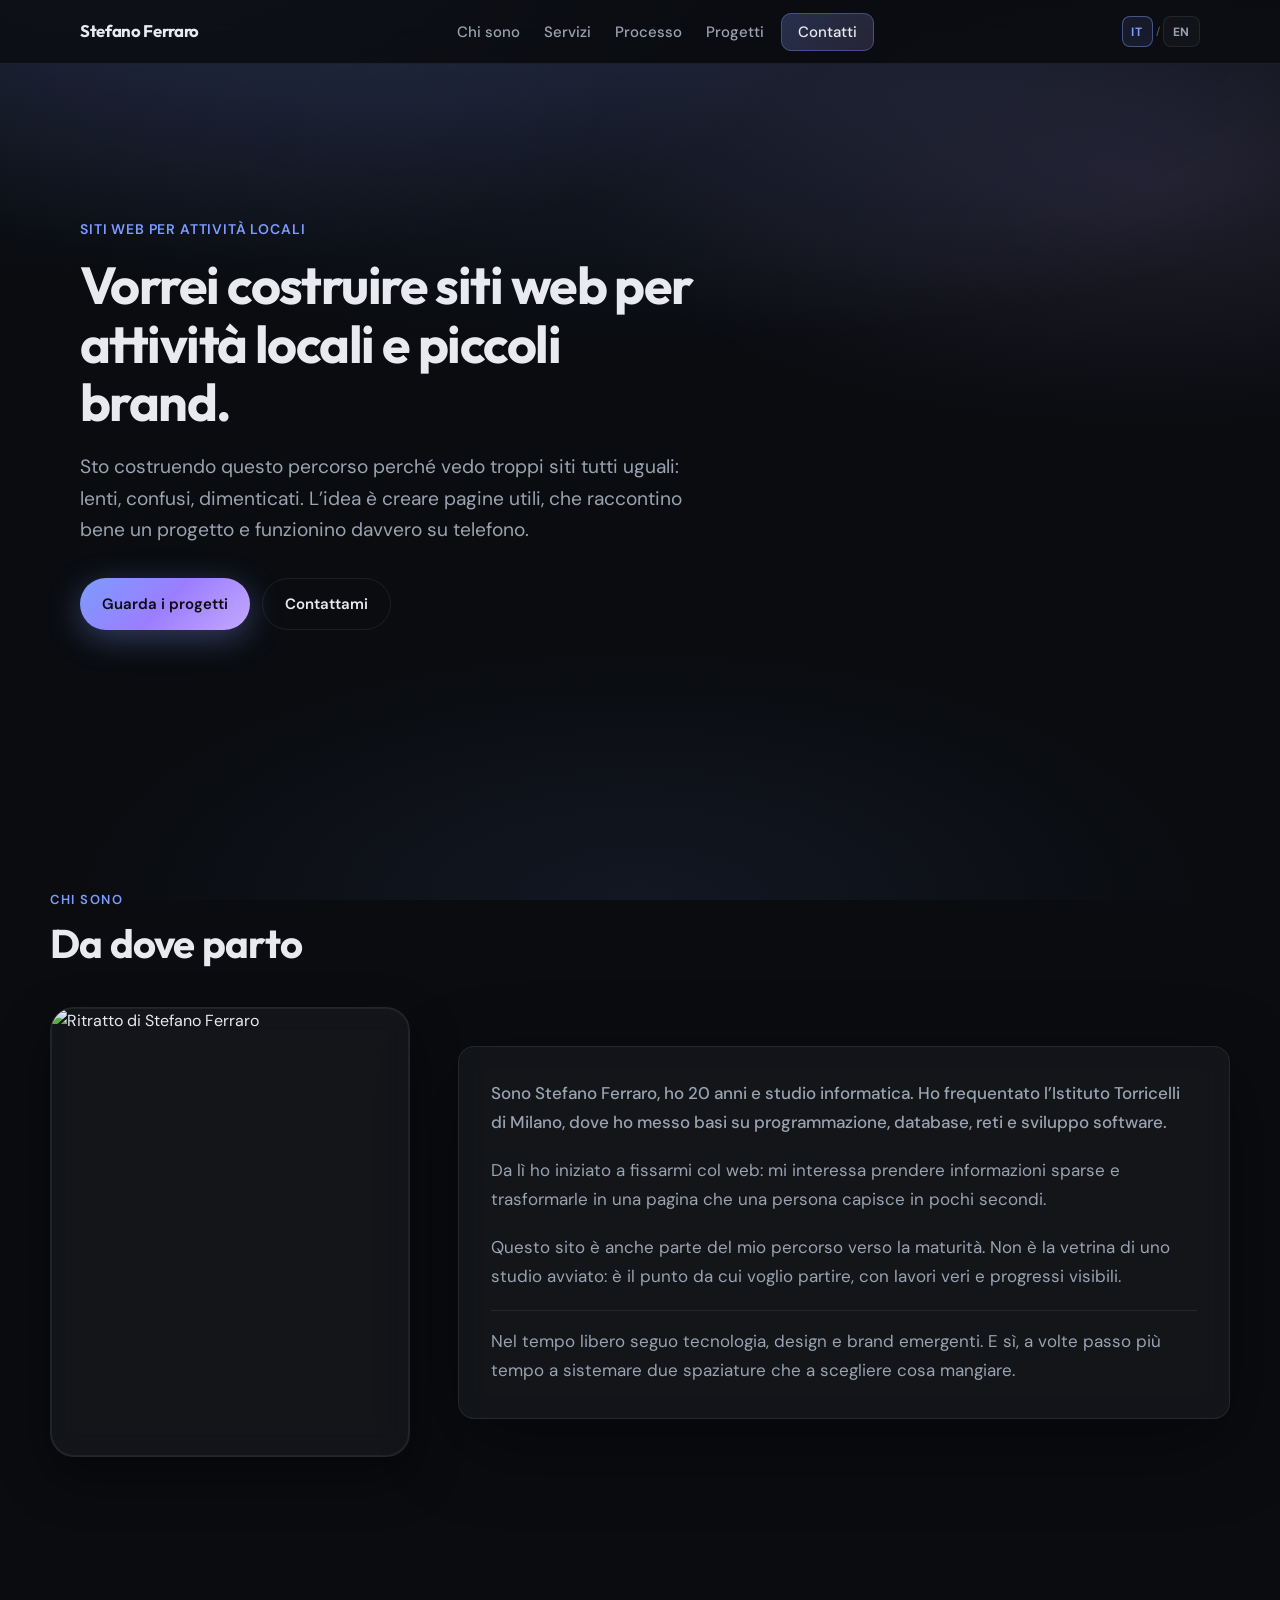
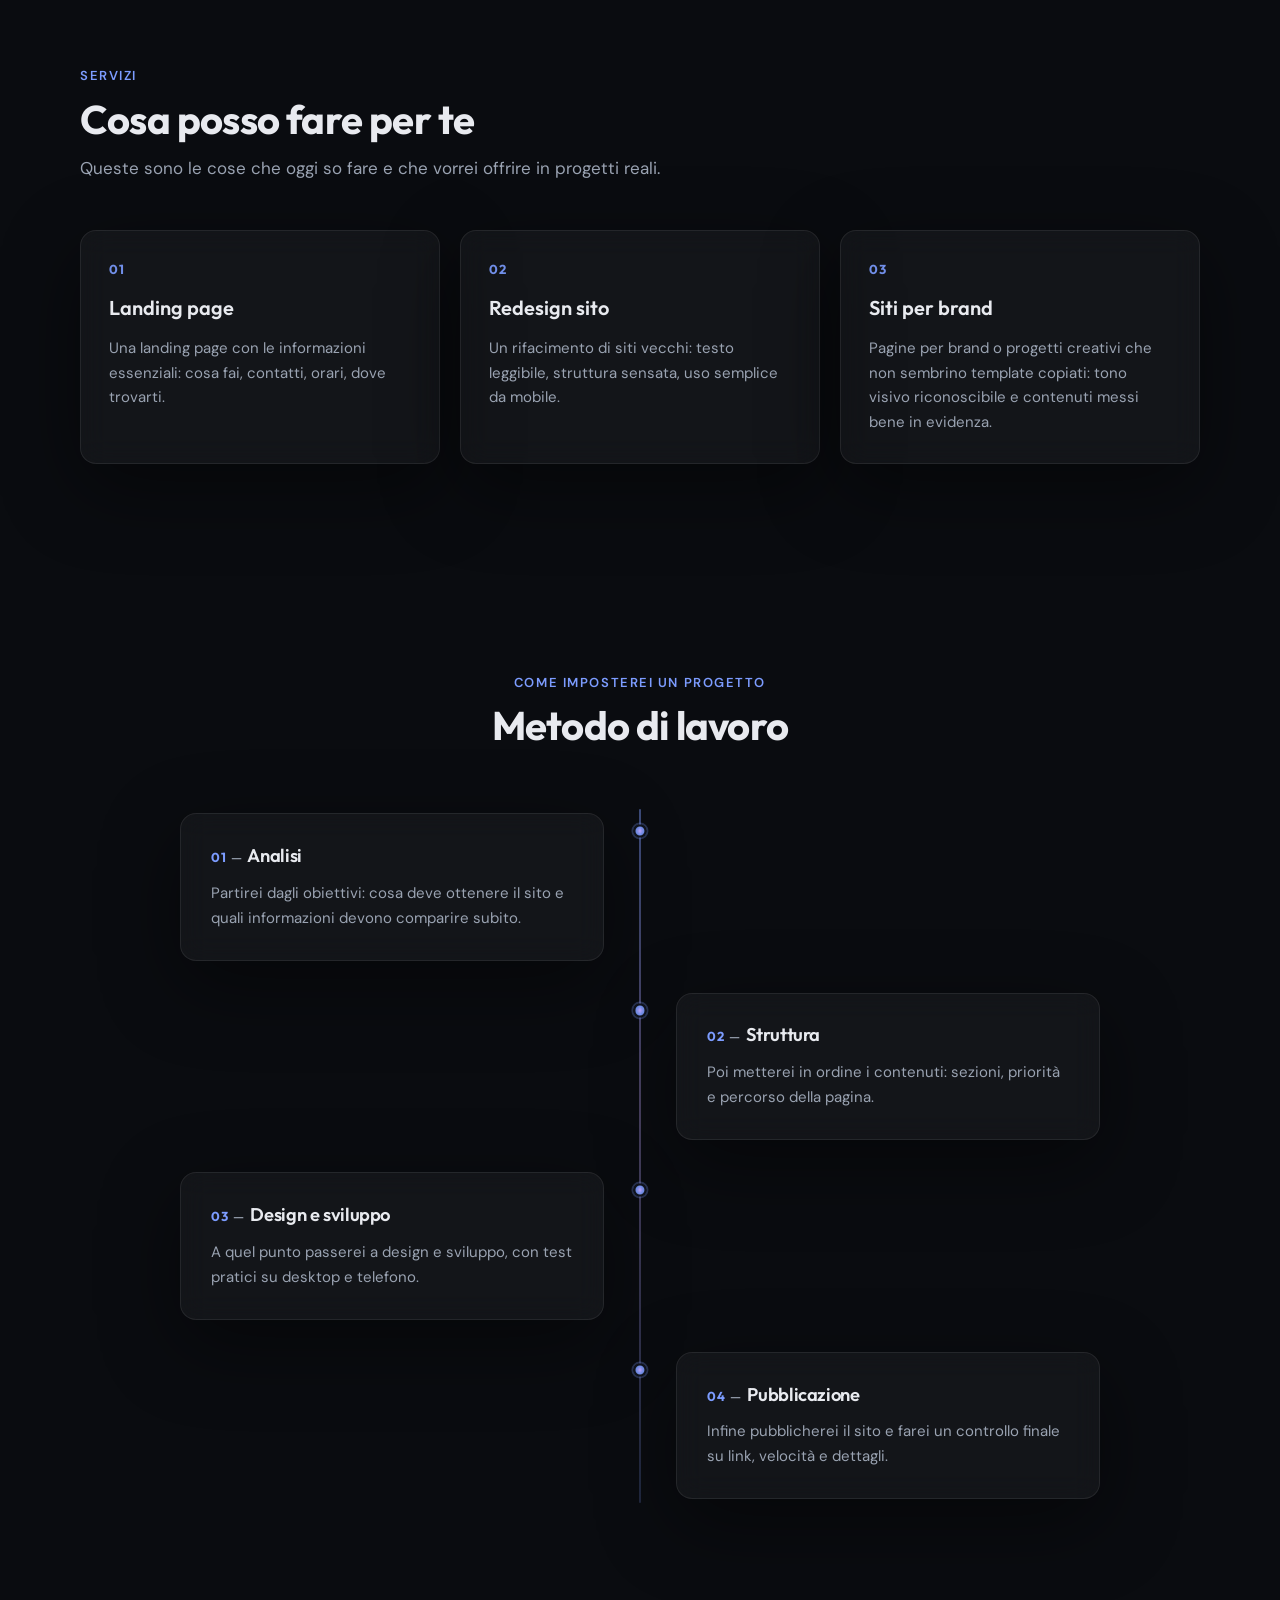
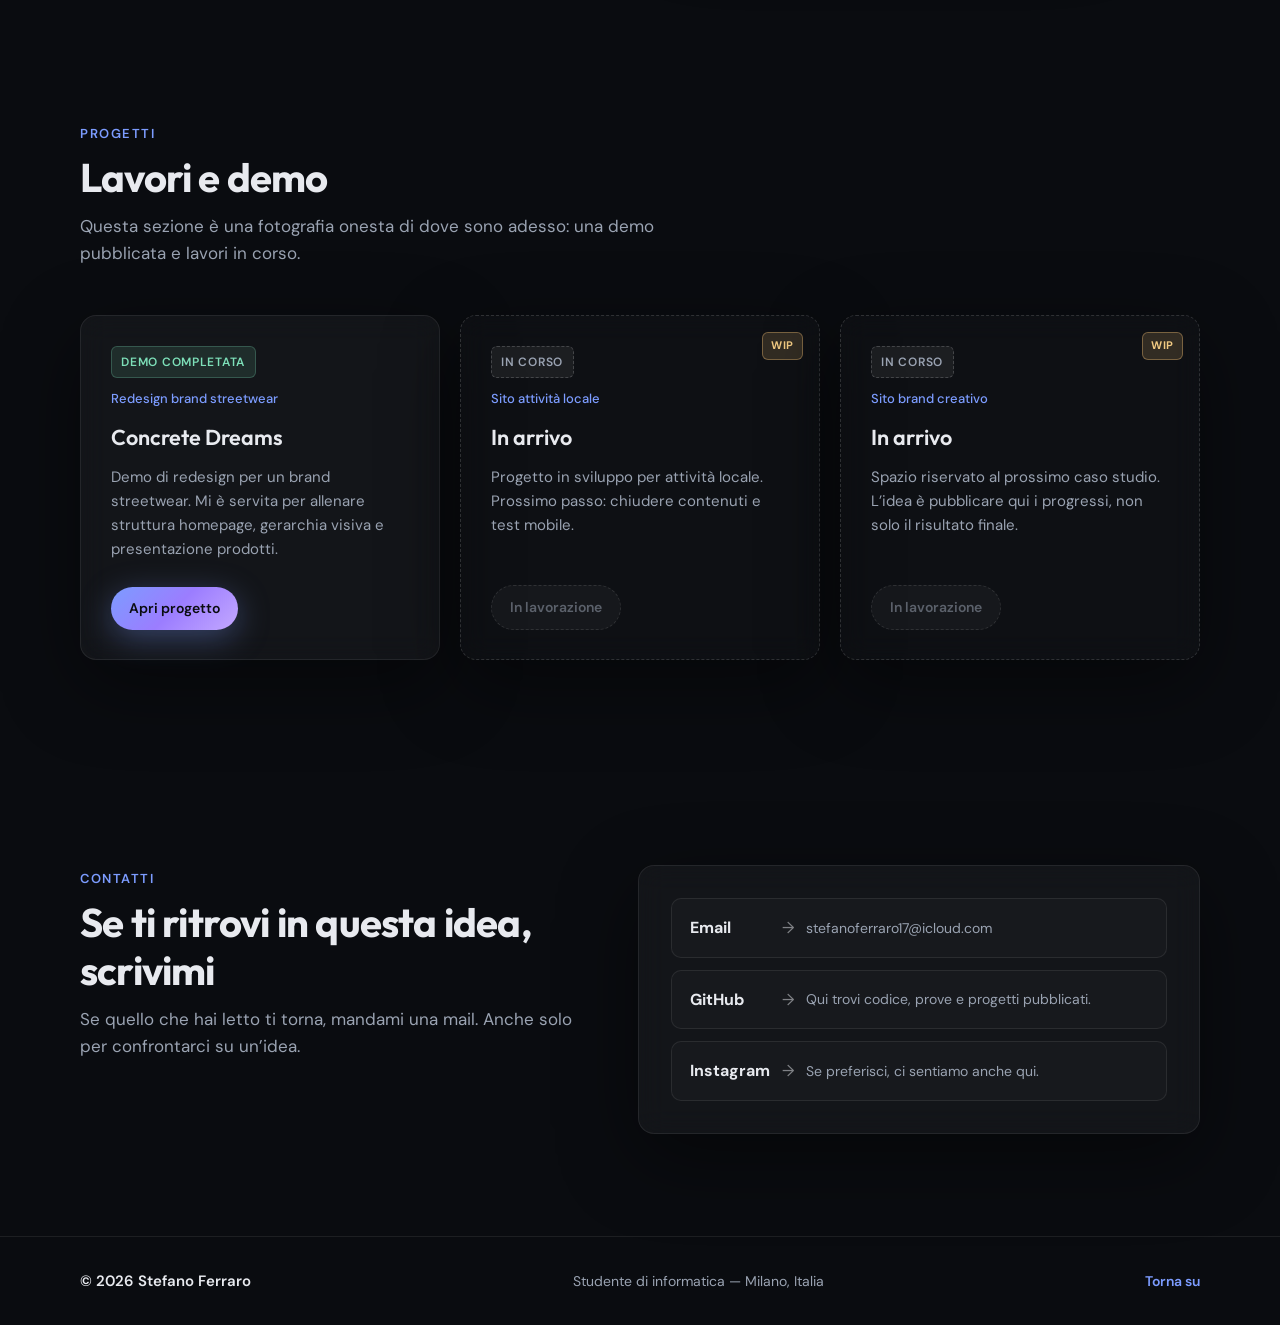
==== esame/index.html @ 65d82c5d "Created exam website template" ====
<!DOCTYPE html>
<html lang="it">
  <head>
    <meta charset="UTF-8" />
    <meta name="viewport" content="width=device-width, initial-scale=1.0" />
    <meta
      name="description"
      content="Stefano Ferraro — studente di informatica. Qui raccolgo i siti che sto costruendo per attività locali, brand e progetti creativi."
    />
    <title>Stefano Ferraro | Web Design &amp; Sviluppo</title>
    <link rel="preconnect" href="https://fonts.googleapis.com" />
    <link rel="preconnect" href="https://fonts.gstatic.com" crossorigin />
    <link
      href="https://fonts.googleapis.com/css2?family=DM+Sans:ital,opsz,wght@0,9..40,400;0,9..40,500;0,9..40,600;0,9..40,700;1,9..40,400&family=Outfit:wght@400;500;600;700&display=swap"
      rel="stylesheet"
    />
    <link rel="stylesheet" href="style.css" />
  </head>
  <body>
    <a class="skip-link" href="#main" data-i18n="skip.content">Vai al contenuto</a>
    <!-- id="top" must stay at document start so "Torna su" (#top) scrolls to page top reliably -->
    <div id="top" class="anchor-top"></div>

    <header class="site-header">
      <nav class="nav" data-i18n-aria-label="nav.main">
        <a class="nav__logo" href="#top">Stefano Ferraro</a>
        <ul class="nav__menu" id="nav-menu">
          <li><a class="nav__link" href="#about" data-i18n="nav.about">Chi sono</a></li>
          <li><a class="nav__link" href="#services" data-i18n="nav.services">Servizi</a></li>
          <li><a class="nav__link" href="#process" data-i18n="nav.process">Processo</a></li>
          <li><a class="nav__link" href="#projects" data-i18n="nav.projects">Progetti</a></li>
          <li><a class="nav__link nav__link--cta" href="#contact" data-i18n="nav.contact">Contatti</a></li>
        </ul>
        <div class="nav__tail">
          <div class="nav__lang" role="group" data-i18n-aria-label="nav.lang">
            <button type="button" class="nav__lang-btn is-active" data-lang="it" aria-pressed="true">
              IT
            </button>
            <span class="nav__lang-sep" aria-hidden="true">/</span>
            <button type="button" class="nav__lang-btn" data-lang="en" aria-pressed="false">EN</button>
          </div>
          <button
            class="nav__toggle"
            type="button"
            aria-expanded="false"
            aria-controls="nav-menu"
            aria-label="Apri menu"
          >
            <span class="nav__toggle-bar" aria-hidden="true"></span>
            <span class="nav__toggle-bar" aria-hidden="true"></span>
            <span class="nav__toggle-bar" aria-hidden="true"></span>
          </button>
        </div>
      </nav>
    </header>

    <main id="main">
      <section class="hero section" aria-labelledby="hero-title">
        <div class="hero__bg" aria-hidden="true"></div>
        <div class="container hero__inner">
          <p class="hero__eyebrow reveal" data-reveal data-i18n="hero.eyebrow">
            Siti web per attività locali
          </p>
          <h1 id="hero-title" class="hero__title reveal" data-reveal data-i18n="hero.title">
            Vorrei costruire siti web per attività locali e piccoli brand.
          </h1>
          <p class="hero__subtitle reveal" data-reveal data-i18n="hero.subtitle">
            Sto costruendo questo percorso perché vedo troppi siti tutti uguali: lenti, confusi,
            dimenticati. L’idea è creare pagine utili, che raccontino bene un progetto e funzionino
            davvero su telefono.
          </p>
          <div class="hero__actions reveal" data-reveal>
            <a class="btn btn--primary" href="#projects" data-i18n="hero.cta.projects"
              >Guarda i progetti</a
            >
            <a class="btn btn--ghost" href="#contact" data-i18n="hero.cta.contact">Contattami</a>
          </div>
        </div>
      </section>

      <section class="section about" id="about" aria-labelledby="about-title">
        <div class="container">
          <div class="section__head reveal" data-reveal>
            <span class="section__label" data-i18n="about.label">Chi sono</span>
            <h2 id="about-title" class="section__title" data-i18n="about.title">
              Da dove parto
            </h2>
          </div>
          <div class="about__grid about-grid">
            <!--
              IMPORTANTE: sostituisci assets/stefano-profile.jpg con la tua foto reale (stesso percorso o aggiorna src).
              Dimensioni consigliate: almeno 800×1000 px, formato JPG o WebP, ritratto.
            -->
            <div class="glass-card about__photo profile-card about-photo reveal" data-reveal>
              <img
                src="assets/stefano-profile.jpg"
                alt="Ritratto di Stefano Ferraro"
                width="640"
                height="800"
                loading="lazy"
                decoding="async"
                data-i18n-alt="about.alt"
              />
            </div>
            <div class="about__text-col reveal" data-reveal>
              <div class="glass-card about__copy">
                <p class="about__lead" data-i18n="about.p1">
                  Sono Stefano Ferraro, ho 20 anni e studio informatica. Ho frequentato l’Istituto
                  Torricelli di Milano, dove ho messo basi su programmazione, database, reti e
                  sviluppo software.
                </p>
                <p data-i18n="about.p2">
                  Da lì ho iniziato a fissarmi col web: mi interessa prendere informazioni sparse e
                  trasformarle in una pagina che una persona capisce in pochi secondi.
                </p>
                <p data-i18n="about.p3">
                  Questo sito è anche parte del mio percorso verso la maturità. Non è la vetrina di
                  uno studio avviato: è il punto da cui voglio partire, con lavori veri e progressi
                  visibili.
                </p>
                <p class="about__closing" data-i18n="about.p4">
                  Nel tempo libero seguo tecnologia, design e brand emergenti. E sì, a volte passo
                  più tempo a sistemare due spaziature che a scegliere cosa mangiare.
                </p>
              </div>
            </div>
          </div>
        </div>
      </section>

      <section class="section services" id="services" aria-labelledby="services-title">
        <div class="container">
          <div class="section__head reveal" data-reveal>
            <span class="section__label" data-i18n="services.label">Servizi</span>
            <h2 id="services-title" class="section__title" data-i18n="services.title">
              Cosa posso fare per te
            </h2>
            <p class="section__lead" data-i18n="services.lead">
              Queste sono le cose che oggi so fare e che vorrei offrire in progetti reali.
            </p>
          </div>
          <div class="services__grid">
            <article class="glass-card service-card reveal" data-reveal>
              <div class="service-card__icon" aria-hidden="true">01</div>
              <h3 class="service-card__title" data-i18n="services.1.title">Landing page</h3>
              <p class="service-card__text" data-i18n="services.1.text">
                Una landing page con le informazioni essenziali: cosa fai, contatti, orari, dove
                trovarti.
              </p>
            </article>
            <article class="glass-card service-card reveal" data-reveal>
              <div class="service-card__icon" aria-hidden="true">02</div>
              <h3 class="service-card__title" data-i18n="services.2.title">Redesign sito</h3>
              <p class="service-card__text" data-i18n="services.2.text">
                Un rifacimento di siti vecchi: testo leggibile, struttura sensata, uso semplice da
                mobile.
              </p>
            </article>
            <article class="glass-card service-card reveal" data-reveal>
              <div class="service-card__icon" aria-hidden="true">03</div>
              <h3 class="service-card__title" data-i18n="services.3.title">Siti per brand</h3>
              <p class="service-card__text" data-i18n="services.3.text">
                Pagine per brand o progetti creativi che non sembrino template copiati: tono visivo
                riconoscibile e contenuti messi bene in evidenza.
              </p>
            </article>
          </div>
        </div>
      </section>

      <section class="section process" id="process" aria-labelledby="process-title">
        <div class="container container--narrow">
          <div class="section__head reveal section__head--center" data-reveal>
            <span class="section__label" data-i18n="process.label">Come imposterei un progetto</span>
            <h2 id="process-title" class="section__title" data-i18n="process.title">
              Metodo di lavoro
            </h2>
          </div>
          <ol class="process__timeline">
            <li class="process-step process-step--odd reveal" data-reveal>
              <article class="glass-card process-card">
                <h3 class="process-card__heading">
                  <span class="process-card__num">01</span>
                  <span class="process-card__title" data-i18n="process.s1.title">Analisi</span>
                </h3>
                <p class="process-card__text" data-i18n="process.s1.text">
                  Partirei dagli obiettivi: cosa deve ottenere il sito e quali informazioni devono
                  comparire subito.
                </p>
              </article>
            </li>
            <li class="process-step process-step--even reveal" data-reveal>
              <article class="glass-card process-card">
                <h3 class="process-card__heading">
                  <span class="process-card__num">02</span>
                  <span class="process-card__title" data-i18n="process.s2.title">Struttura</span>
                </h3>
                <p class="process-card__text" data-i18n="process.s2.text">
                  Poi metterei in ordine i contenuti: sezioni, priorità e percorso della pagina.
                </p>
              </article>
            </li>
            <li class="process-step process-step--odd reveal" data-reveal>
              <article class="glass-card process-card">
                <h3 class="process-card__heading">
                  <span class="process-card__num">03</span>
                  <span class="process-card__title" data-i18n="process.s3.title"
                    >Design e sviluppo</span
                  >
                </h3>
                <p class="process-card__text" data-i18n="process.s3.text">
                  A quel punto passerei a design e sviluppo, con test pratici su desktop e telefono.
                </p>
              </article>
            </li>
            <li class="process-step process-step--even reveal" data-reveal>
              <article class="glass-card process-card">
                <h3 class="process-card__heading">
                  <span class="process-card__num">04</span>
                  <span class="process-card__title" data-i18n="process.s4.title"
                    >Pubblicazione</span
                  >
                </h3>
                <p class="process-card__text" data-i18n="process.s4.text">
                  Infine pubblicherei il sito e farei un controllo finale su link, velocità e
                  dettagli.
                </p>
              </article>
            </li>
          </ol>
        </div>
      </section>

      <section class="section projects" id="projects" aria-labelledby="projects-title">
        <div class="container">
          <div class="section__head reveal" data-reveal>
            <span class="section__label" data-i18n="projects.label">Progetti</span>
            <h2 id="projects-title" class="section__title" data-i18n="projects.title">
              Lavori e demo
            </h2>
            <p class="section__lead" data-i18n="projects.lead">
              Questa sezione è una fotografia onesta di dove sono adesso: una demo pubblicata e
              lavori in corso.
            </p>
          </div>
          <div class="projects__grid">
            <article class="glass-card project-card project-card--done reveal" data-reveal>
              <span
                class="project-card__status project-card__status--done"
                data-i18n="projects.status.done"
                >Demo completata</span
              >
              <p class="project-card__category" data-i18n="projects.1.cat">
                Redesign brand streetwear
              </p>
              <h3 class="project-card__title">Concrete Dreams</h3>
              <p class="project-card__desc" data-i18n="projects.1.desc">
                Demo di redesign per un brand streetwear. Mi è servita per allenare struttura
                homepage, gerarchia visiva e presentazione prodotti.
              </p>
              <a
                class="btn btn--primary btn--sm"
                href="https://stefano-ferraro.github.io/ConcreteDreams/"
                target="_blank"
                rel="noopener noreferrer"
                data-i18n="projects.1.cta"
                >Apri progetto</a
              >
            </article>
            <article class="glass-card project-card project-card--wip reveal" data-reveal>
              <span
                class="project-card__badge"
                data-i18n="projects.wip.badge"
                data-i18n-aria-label="projects.status.wip"
                >WIP</span
              >
              <span
                class="project-card__status project-card__status--wip"
                data-i18n="projects.status.wip"
                >In corso</span
              >
              <p class="project-card__category" data-i18n="projects.2.cat">
                Sito attività locale
              </p>
              <h3 class="project-card__title" data-i18n="projects.2.title">In arrivo</h3>
              <p class="project-card__desc" data-i18n="projects.2.desc">
                Progetto in sviluppo per attività locale. Prossimo passo: chiudere contenuti e test
                mobile.
              </p>
              <span class="btn btn--disabled btn--sm" role="button" aria-disabled="true" data-i18n="projects.2.btn">In lavorazione</span>
            </article>
            <article class="glass-card project-card project-card--wip reveal" data-reveal>
              <span
                class="project-card__badge"
                data-i18n="projects.wip.badge"
                data-i18n-aria-label="projects.status.wip"
                >WIP</span
              >
              <span
                class="project-card__status project-card__status--wip"
                data-i18n="projects.status.wip"
                >In corso</span
              >
              <p class="project-card__category" data-i18n="projects.3.cat">
                Sito brand creativo
              </p>
              <h3 class="project-card__title" data-i18n="projects.3.title">In arrivo</h3>
              <p class="project-card__desc" data-i18n="projects.3.desc">
                Spazio riservato al prossimo caso studio. L’idea è pubblicare qui i progressi, non
                solo il risultato finale.
              </p>
              <span class="btn btn--disabled btn--sm" role="button" aria-disabled="true" data-i18n="projects.3.btn">In lavorazione</span>
            </article>
          </div>
        </div>
      </section>

      <section class="section contact" id="contact" aria-labelledby="contact-title">
        <div class="container">
          <div class="contact__layout">
            <div class="section__head reveal" data-reveal>
              <span class="section__label" data-i18n="contact.label">Contatti</span>
              <h2 id="contact-title" class="section__title" data-i18n="contact.title">
                Se ti ritrovi in questa idea, scrivimi
              </h2>
              <p class="section__lead" data-i18n="contact.lead">
                Se quello che hai letto ti torna, mandami una mail. Anche solo per confrontarci su
                un’idea.
              </p>
            </div>
            <div class="glass-card contact__card contact-inner reveal" data-reveal>
              <div class="contact__actions">
                <a class="contact-btn contact-link" href="mailto:hello@stefanoferraro.it">
                  <span class="contact-btn__label contact-link-title">Email</span>
                  <span class="contact-btn__arrow contact-link-arrow" aria-hidden="true">→</span>
                  <span class="contact-btn__hint contact-link-text">stefanoferraro17@icloud.com</span>
                </a>
                <a
                  class="contact-btn contact-link"
                  href="https://github.com/stefano-ferraro"
                  target="_blank"
                  rel="noopener noreferrer"
                >
                  <span class="contact-btn__label contact-link-title">GitHub</span>
                  <span class="contact-btn__arrow contact-link-arrow" aria-hidden="true">→</span>
                  <span
                    class="contact-btn__hint contact-link-text"
                    data-i18n="contact.github.hint"
                    >Qui trovi codice, prove e progetti pubblicati.</span
                  >
                </a>
                <a
                  class="contact-btn contact-link"
                  href="https://www.instagram.com/stefanoferraroo"
                  target="_blank"
                  rel="noopener noreferrer"
                >
                  <span class="contact-btn__label contact-link-title">Instagram</span>
                  <span class="contact-btn__arrow contact-link-arrow" aria-hidden="true">→</span>
                  <span
                    class="contact-btn__hint contact-link-text"
                    data-i18n="contact.instagram.hint"
                    >Se preferisci, ci sentiamo anche qui.</span
                  >
                </a>
              </div>
            </div>
          </div>
        </div>
      </section>
    </main>

    <footer class="footer">
      <div class="container footer__inner">
        <p class="footer__brand">© <span id="year"></span> Stefano Ferraro</p>
        <p class="footer__tag" data-i18n="footer.tag">Studente di informatica — Milano, Italia</p>
        <a class="footer__top" href="#top" data-i18n="footer.top">Torna su</a>
      </div>
    </footer>

    <script src="script.js"></script>
  </body>
</html>
---- esame/style.css ----
/* --------------------------------------------------------------------------
   Stefano Ferraro — Portfolio
   Mobile-first, dark theme, glass cards
   -------------------------------------------------------------------------- */

:root {
  --bg-deep: #0a0c10;
  --bg-elevated: #12151c;
  --text: #e8eaef;
  --text-muted: #9aa3b2;
  --accent: #7c9cff;
  --accent-soft: rgba(124, 156, 255, 0.35);
  --accent-2: #c4a8ff;
  --glass-border: rgba(255, 255, 255, 0.08);
  --glass-bg: rgba(255, 255, 255, 0.04);
  --glass-shadow: 0 24px 80px rgba(0, 0, 0, 0.45);
  --radius: 1rem;
  --radius-sm: 0.625rem;
  --font-sans: "DM Sans", system-ui, sans-serif;
  --font-display: "Outfit", var(--font-sans);
  --header-h: 4rem;
  --ease-out: cubic-bezier(0.22, 1, 0.36, 1);
}

*,
*::before,
*::after {
  box-sizing: border-box;
}

html {
  scroll-behavior: smooth;
}

@media (prefers-reduced-motion: reduce) {
  html {
    scroll-behavior: auto;
  }
}

body {
  margin: 0;
  font-family: var(--font-sans);
  font-size: 1rem;
  line-height: 1.6;
  color: var(--text);
  background: var(--bg-deep);
  overflow-x: hidden;
}

body::before {
  content: "";
  position: fixed;
  inset: 0;
  z-index: -2;
  background:
    radial-gradient(ellipse 120% 80% at 10% -10%, rgba(124, 156, 255, 0.18), transparent 50%),
    radial-gradient(ellipse 100% 60% at 90% 20%, rgba(196, 168, 255, 0.12), transparent 45%),
    radial-gradient(ellipse 80% 50% at 50% 100%, rgba(124, 156, 255, 0.08), transparent 55%),
    var(--bg-deep);
  pointer-events: none;
}

img {
  max-width: 100%;
  height: auto;
  display: block;
}

a {
  color: inherit;
  text-decoration: none;
}

a:focus-visible,
button:focus-visible {
  outline: 2px solid var(--accent);
  outline-offset: 3px;
}

.skip-link {
  position: absolute;
  left: -9999px;
  top: 0;
  z-index: 1000;
  padding: 0.75rem 1rem;
  background: var(--accent);
  color: var(--bg-deep);
  font-weight: 600;
  border-radius: var(--radius-sm);
}

.skip-link:focus {
  left: 1rem;
  top: 1rem;
}

/* Scroll target: must be first in page flow so #top aligns with document start */
.anchor-top {
  height: 0;
  overflow: hidden;
  scroll-margin-top: 0;
}

.container {
  width: min(1120px, 100% - 2rem);
  margin-inline: auto;
}

.container--narrow {
  width: min(920px, 100% - 2rem);
  margin-inline: auto;
}

.section {
  padding-block: clamp(3.5rem, 8vw, 6.5rem);
}

.section__head {
  max-width: 38rem;
  margin-bottom: clamp(2rem, 5vw, 3rem);
}

.section__head--center {
  margin-left: auto;
  margin-right: auto;
  text-align: center;
}

.section__label {
  display: inline-block;
  font-size: 0.8125rem;
  font-weight: 600;
  letter-spacing: 0.12em;
  text-transform: uppercase;
  color: var(--accent);
  margin-bottom: 0.5rem;
}

.section__title {
  font-family: var(--font-display);
  font-size: clamp(1.75rem, 4vw, 2.5rem);
  font-weight: 700;
  line-height: 1.2;
  margin: 0 0 0.75rem;
  letter-spacing: -0.02em;
}

.section__lead {
  margin: 0;
  color: var(--text-muted);
  font-size: 1.0625rem;
}

/* Header & nav */

.site-header {
  position: sticky;
  top: 0;
  z-index: 100;
  height: var(--header-h);
  display: flex;
  align-items: center;
  background: rgba(10, 12, 16, 0.72);
  backdrop-filter: blur(16px);
  -webkit-backdrop-filter: blur(16px);
  border-bottom: 1px solid var(--glass-border);
}

.nav {
  width: min(1120px, 100% - 2rem);
  margin-inline: auto;
  display: grid;
  grid-template-columns: auto 1fr auto;
  align-items: center;
  gap: 0.75rem 1.25rem;
  position: relative;
}

.nav__tail {
  display: flex;
  align-items: center;
  gap: 0.6rem;
  justify-self: end;
}

.nav__lang {
  display: inline-flex;
  align-items: center;
  gap: 0.2rem;
}

.nav__lang-btn {
  font-family: inherit;
  font-size: 0.75rem;
  font-weight: 700;
  letter-spacing: 0.06em;
  padding: 0.4rem 0.55rem;
  border-radius: 8px;
  border: 1px solid var(--glass-border);
  background: rgba(255, 255, 255, 0.03);
  color: var(--text-muted);
  cursor: pointer;
  transition:
    border-color 0.2s,
    color 0.2s,
    background 0.2s;
}

.nav__lang-btn:hover {
  color: var(--text);
  border-color: rgba(255, 255, 255, 0.2);
}

.nav__lang-btn.is-active {
  color: var(--accent);
  border-color: rgba(124, 156, 255, 0.45);
  background: rgba(124, 156, 255, 0.1);
}

.nav__lang-sep {
  font-size: 0.68rem;
  opacity: 0.4;
  user-select: none;
}

.nav__logo {
  font-family: var(--font-display);
  font-weight: 700;
  font-size: 1.05rem;
  letter-spacing: -0.02em;
  transition: color 0.2s var(--ease-out);
}

.nav__logo:hover {
  color: var(--accent);
}

.nav__toggle {
  display: flex;
  flex-direction: column;
  justify-content: center;
  gap: 6px;
  width: 2.75rem;
  height: 2.75rem;
  padding: 0;
  border: 1px solid var(--glass-border);
  border-radius: var(--radius-sm);
  background: var(--glass-bg);
  cursor: pointer;
  transition:
    border-color 0.2s,
    background 0.2s;
}

.nav__toggle:hover {
  border-color: rgba(255, 255, 255, 0.18);
}

.nav__toggle-bar {
  display: block;
  width: 1.125rem;
  height: 2px;
  margin-inline: auto;
  background: var(--text);
  border-radius: 1px;
  transition:
    transform 0.28s var(--ease-out),
    opacity 0.2s;
}

.nav__toggle[aria-expanded="true"] .nav__toggle-bar:nth-child(1) {
  transform: translateY(8px) rotate(45deg);
}

.nav__toggle[aria-expanded="true"] .nav__toggle-bar:nth-child(2) {
  opacity: 0;
}

.nav__toggle[aria-expanded="true"] .nav__toggle-bar:nth-child(3) {
  transform: translateY(-8px) rotate(-45deg);
}

.nav__menu {
  list-style: none;
  margin: 0;
  padding: 0;
  justify-self: center;
}

@media (max-width: 767px) {
  .nav {
    grid-template-columns: 1fr auto;
    grid-template-rows: auto auto;
  }

  .nav__logo {
    grid-column: 1;
    grid-row: 1;
  }

  .nav__tail {
    grid-column: 2;
    grid-row: 1;
  }

  .nav__menu {
    grid-column: 1 / -1;
    grid-row: 2;
    justify-self: stretch;
    position: fixed;
    top: var(--header-h);
    left: 0;
    right: 0;
    z-index: 99;
    display: flex;
    flex-direction: column;
    gap: 0.25rem;
    padding: 1rem;
    background: rgba(10, 12, 16, 0.97);
    backdrop-filter: blur(20px);
    -webkit-backdrop-filter: blur(20px);
    border-bottom: 1px solid var(--glass-border);
    opacity: 0;
    visibility: hidden;
    transform: translateY(-6px);
    pointer-events: none;
    transition:
      opacity 0.25s var(--ease-out),
      transform 0.25s var(--ease-out),
      visibility 0.25s;
  }

  .nav__menu.is-open {
    opacity: 1;
    visibility: visible;
    transform: translateY(0);
    pointer-events: auto;
  }

  .nav__link {
    display: block;
    padding: 0.75rem 1rem;
    border-radius: var(--radius-sm);
    font-weight: 500;
    transition:
      background 0.2s,
      color 0.2s;
  }

  .nav__link:hover {
    background: var(--glass-bg);
    color: var(--accent);
  }
}

@media (min-width: 768px) {
  .nav__toggle {
    display: none;
  }

  .nav__menu {
    position: static;
    opacity: 1;
    visibility: visible;
    transform: none;
    pointer-events: auto;
    display: flex;
    align-items: center;
    gap: 0.2rem;
  }

  .nav__link {
    padding: 0.5rem 0.65rem;
    font-size: 0.9375rem;
    font-weight: 500;
    color: var(--text-muted);
    border-radius: var(--radius-sm);
    transition:
      color 0.2s,
      background 0.2s;
  }

  .nav__link:hover {
    color: var(--text);
    background: rgba(255, 255, 255, 0.04);
  }

  .nav__link--cta {
    margin-left: 0.25rem;
    padding: 0.5rem 1rem !important;
    background: linear-gradient(135deg, rgba(124, 156, 255, 0.25), rgba(196, 168, 255, 0.15));
    border: 1px solid rgba(124, 156, 255, 0.35);
    color: var(--text) !important;
  }

  .nav__link--cta:hover {
    border-color: var(--accent);
    color: #fff !important;
  }
}

/* Glass cards */

.glass-card {
  background: var(--glass-bg);
  border: 1px solid var(--glass-border);
  border-radius: var(--radius);
  box-shadow: var(--glass-shadow);
  backdrop-filter: blur(14px);
  -webkit-backdrop-filter: blur(14px);
  transition:
    border-color 0.3s var(--ease-out),
    transform 0.35s var(--ease-out),
    box-shadow 0.35s var(--ease-out);
}

.glass-card:hover {
  border-color: rgba(255, 255, 255, 0.14);
}

/* Buttons */

.btn {
  display: inline-flex;
  align-items: center;
  justify-content: center;
  gap: 0.5rem;
  padding: 0.8125rem 1.375rem;
  font-family: inherit;
  font-size: 0.9375rem;
  font-weight: 600;
  border-radius: 999px;
  border: none;
  cursor: pointer;
  transition:
    transform 0.22s var(--ease-out),
    box-shadow 0.22s,
    background 0.22s,
    color 0.22s;
}

.btn:active {
  transform: scale(0.98);
}

.btn--primary {
  background: linear-gradient(135deg, #7c9cff 0%, #9b7dff 50%, #c4a8ff 100%);
  color: #0a0c10;
  box-shadow: 0 8px 32px rgba(124, 156, 255, 0.35);
}

.btn--primary:hover {
  box-shadow: 0 12px 40px rgba(124, 156, 255, 0.45);
  transform: translateY(-2px);
}

.btn--ghost {
  background: transparent;
  color: var(--text);
  border: 1px solid var(--glass-border);
}

.btn--ghost:hover {
  border-color: rgba(255, 255, 255, 0.22);
  background: rgba(255, 255, 255, 0.04);
}

.btn--sm {
  padding: 0.625rem 1.125rem;
  font-size: 0.875rem;
  align-self: flex-start;
  margin-top: auto;
}

.btn--disabled {
  pointer-events: none;
  opacity: 0.55;
  cursor: default;
  background: rgba(255, 255, 255, 0.06);
  color: var(--text-muted);
  border: 1px dashed rgba(255, 255, 255, 0.2);
}

/* Hero */

.hero {
  position: relative;
  padding-block: clamp(4rem, 12vw, 7rem);
  min-height: min(90vh, 720px);
  display: flex;
  align-items: center;
}

.hero__bg {
  position: absolute;
  inset: 0;
  z-index: -1;
  background: radial-gradient(ellipse 70% 50% at 50% -10%, rgba(124, 156, 255, 0.15), transparent);
  pointer-events: none;
}

.hero__inner {
  position: relative;
}

.hero__eyebrow {
  font-size: 0.875rem;
  font-weight: 600;
  color: var(--accent);
  letter-spacing: 0.06em;
  text-transform: uppercase;
  margin: 0 0 1rem;
}

.hero__title {
  font-family: var(--font-display);
  font-size: clamp(2rem, 5vw, 3.25rem);
  font-weight: 700;
  line-height: 1.12;
  letter-spacing: -0.03em;
  margin: 0 0 1.25rem;
  max-width: 18ch;
}

.hero__subtitle {
  margin: 0 0 2rem;
  max-width: 40rem;
  font-size: clamp(1.0625rem, 2vw, 1.2rem);
  color: var(--text-muted);
  line-height: 1.65;
}

.hero__actions {
  display: flex;
  flex-wrap: wrap;
  gap: 0.75rem;
}

/* About — capped photo width; grid max ~1180px centered */

.about > .container {
  width: min(1180px, 100% - 2rem);
  max-width: 1180px;
  margin-inline: auto;
}

.about .section__head {
  margin-bottom: clamp(1.75rem, 4vw, 2.5rem);
}

.about__grid,
.about-grid {
  max-width: 1180px;
  margin: 0 auto;
  display: grid;
  grid-template-columns: minmax(260px, 360px) minmax(0, 1fr);
  gap: clamp(1.5rem, 4vw, 3rem);
  align-items: center;
}

.about__text-col {
  min-width: 0;
}

.about__photo,
.about-photo,
.profile-card {
  width: 100%;
  max-width: 360px;
  aspect-ratio: 4 / 5;
  border-radius: 24px;
  overflow: hidden;
  justify-self: center;
  padding: 0;
  box-shadow:
    0 20px 50px rgba(0, 0, 0, 0.45),
    0 0 0 1px rgba(255, 255, 255, 0.06) inset;
  transition:
    transform 0.35s var(--ease-out),
    border-color 0.3s var(--ease-out);
}

.about__photo:hover,
.about-photo:hover,
.profile-card:hover {
  transform: translateY(-3px);
  border-color: rgba(124, 156, 255, 0.22);
}

.about__photo img,
.about-photo img,
.profile-card img {
  width: 100%;
  height: 100%;
  display: block;
  object-fit: cover;
}

@media (max-width: 768px) {
  .about__grid,
  .about-grid {
    grid-template-columns: 1fr;
    align-items: start;
  }

  .about__photo,
  .about-photo,
  .profile-card {
    max-width: 320px;
    margin: 0 auto;
  }
}

.about__copy {
  padding: clamp(1.35rem, 4vw, 2rem);
  transition:
    transform 0.35s var(--ease-out),
    border-color 0.3s var(--ease-out);
}

.about__copy:hover {
  border-color: rgba(255, 255, 255, 0.12);
}

.about__copy p {
  margin: 0 0 1.1em;
  font-size: clamp(1rem, 2.2vw, 1.0625rem);
  color: var(--text-muted);
  line-height: 1.72;
}

.about__copy p:last-child {
  margin-bottom: 0;
}

.about__lead {
  color: var(--text);
  font-size: clamp(1.05rem, 2.4vw, 1.125rem);
  font-weight: 500;
}

.about__closing {
  margin-top: 1.25rem;
  padding-top: 1rem;
  border-top: 1px solid var(--glass-border);
}

/* Services */

.services__grid {
  display: grid;
  gap: 1.25rem;
}

@media (min-width: 600px) {
  .services__grid {
    grid-template-columns: repeat(2, 1fr);
  }
}

@media (min-width: 900px) {
  .services__grid {
    grid-template-columns: repeat(3, 1fr);
  }
}

.service-card {
  padding: clamp(1.5rem, 3vw, 1.75rem);
  display: flex;
  flex-direction: column;
  gap: 0.75rem;
}

.service-card:hover {
  transform: translateY(-4px);
  border-color: rgba(124, 156, 255, 0.22);
}

.service-card__icon {
  font-family: var(--font-display);
  font-size: 0.8125rem;
  font-weight: 700;
  color: var(--accent);
  letter-spacing: 0.08em;
  opacity: 0.9;
}

.service-card__title {
  font-family: var(--font-display);
  font-size: 1.25rem;
  font-weight: 600;
  margin: 0;
}

.service-card__text {
  margin: 0;
  color: var(--text-muted);
  font-size: 0.9375rem;
  line-height: 1.65;
}

/* Projects */

.projects__grid {
  display: grid;
  gap: 1.25rem;
}

@media (min-width: 768px) {
  .projects__grid {
    grid-template-columns: repeat(3, 1fr);
  }
}

.project-card {
  padding: clamp(1.5rem, 3vw, 1.85rem);
  display: flex;
  flex-direction: column;
  gap: 0.65rem;
  min-height: 100%;
}

.project-card--done:hover {
  transform: translateY(-4px);
  border-color: rgba(124, 156, 255, 0.28);
}

.project-card--wip {
  opacity: 0.72;
  border-style: dashed;
  border-color: rgba(255, 255, 255, 0.14);
  position: relative;
  background: rgba(255, 255, 255, 0.02);
}

.project-card--wip:hover {
  opacity: 0.82;
}

.project-card__badge {
  position: absolute;
  top: 1rem;
  right: 1rem;
  font-size: 0.6875rem;
  font-weight: 700;
  letter-spacing: 0.06em;
  padding: 0.25rem 0.5rem;
  border-radius: 6px;
  background: rgba(255, 200, 120, 0.15);
  border: 1px solid rgba(255, 200, 120, 0.35);
  color: #f0c982;
}

.project-card__category {
  margin: 0;
  font-size: 0.8125rem;
  color: var(--accent);
  font-weight: 500;
}

.project-card__title {
  font-family: var(--font-display);
  font-size: 1.35rem;
  font-weight: 600;
  margin: 0;
}

.project-card__desc {
  margin: 0 0 1rem;
  color: var(--text-muted);
  font-size: 0.9375rem;
  line-height: 1.6;
  flex-grow: 1;
}

.project-card__status {
  font-size: 0.75rem;
  font-weight: 600;
  text-transform: uppercase;
  letter-spacing: 0.06em;
  align-self: flex-start;
  padding: 0.35rem 0.6rem;
  border-radius: 6px;
}

.project-card__status--done {
  background: rgba(120, 220, 180, 0.12);
  color: #7ddfb8;
  border: 1px solid rgba(120, 220, 180, 0.25);
}

.project-card__status--wip {
  background: rgba(255, 255, 255, 0.06);
  color: var(--text-muted);
  border: 1px dashed rgba(255, 255, 255, 0.18);
}

/* Process — clean vertical alternating timeline */

.process__timeline {
  list-style: none;
  margin: 0 auto;
  padding: 0;
  width: 100%;
  max-width: 920px;
  position: relative;
}

.process__timeline::before {
  content: "";
  position: absolute;
  left: 50%;
  top: 0.75rem;
  bottom: 0.75rem;
  width: 2px;
  transform: translateX(-50%);
  background: linear-gradient(
    180deg,
    rgba(124, 156, 255, 0.44) 0%,
    rgba(196, 168, 255, 0.34) 42%,
    rgba(124, 156, 255, 0.2) 100%
  );
  border-radius: 999px;
}

.process-step {
  margin: 0;
  width: 100%;
  position: relative;
  padding-block: 1rem;
}

.process-step::before {
  content: "";
  position: absolute;
  left: 50%;
  top: 2.1rem;
  width: 0.82rem;
  height: 0.82rem;
  transform: translate(-50%, -50%);
  border-radius: 50%;
  background: radial-gradient(circle, rgba(196, 168, 255, 0.95) 0%, rgba(124, 156, 255, 0.88) 55%);
  border: 2px solid rgba(10, 12, 16, 0.94);
  box-shadow: 0 0 0 2px rgba(124, 156, 255, 0.25);
  z-index: 1;
}

.process-card {
  width: calc(50% - 2.1rem);
  max-width: 26.5rem;
  padding: clamp(1.35rem, 3.2vw, 1.85rem);
  transition:
    border-color 0.3s var(--ease-out),
    transform 0.35s var(--ease-out);
  position: relative;
}

.process-step--odd .process-card {
  margin-right: auto;
}

.process-step--even .process-card {
  margin-left: auto;
}

.process-card:hover {
  transform: translateY(-3px);
  border-color: rgba(124, 156, 255, 0.22);
}

.process-card__heading {
  margin: 0 0 0.75rem;
  font-family: var(--font-display);
  font-size: 1.15rem;
  font-weight: 600;
  line-height: 1.35;
  letter-spacing: -0.02em;
}

.process-card__num {
  color: var(--accent);
  font-weight: 700;
  font-size: 0.8125rem;
  letter-spacing: 0.12em;
}

.process-card__num::after {
  content: "\00a0—\00a0";
  color: var(--text-muted);
  font-weight: 500;
  letter-spacing: 0;
}

.process-card__title {
  font: inherit;
  font-weight: 600;
  display: inline;
}

.process-card__text {
  margin: 0;
  color: var(--text-muted);
  font-size: 0.9375rem;
  line-height: 1.65;
}

@media (max-width: 768px) {
  .process__timeline {
    max-width: none;
    padding-left: 1.5rem;
  }

  .process__timeline::before {
    left: 0.45rem;
    transform: none;
    top: 0.4rem;
    bottom: 0.4rem;
  }

  .process-step {
    padding-block: 0.75rem;
  }

  .process-step::before {
    left: 0.45rem;
    top: 2rem;
    transform: translate(-50%, -50%);
  }

  .process-step--odd .process-card,
  .process-step--even .process-card {
    width: 100%;
    max-width: 100%;
    margin-inline: 0;
  }

  .process-card:hover {
    transform: none;
  }
}

/* Contact */

.contact__layout {
  display: grid;
  gap: 2rem;
  align-items: start;
}

@media (min-width: 900px) {
  .contact__layout {
    grid-template-columns: 1fr 1.1fr;
    gap: 3rem;
  }
}

.contact__card {
  padding: clamp(1.5rem, 3vw, 2rem);
}

.contact__actions {
  display: flex;
  flex-direction: column;
  gap: 0.75rem;
}

.contact-btn {
  display: flex;
  align-items: center;
  gap: 0.75rem;
  flex-wrap: wrap;
  padding: 1rem 1.125rem;
  border-radius: var(--radius-sm);
  border: 1px solid var(--glass-border);
  background: rgba(255, 255, 255, 0.02);
  transition:
    border-color 0.25s var(--ease-out),
    background 0.25s var(--ease-out),
    transform 0.22s var(--ease-out);
}

.contact-btn:hover {
  border-color: rgba(124, 156, 255, 0.4);
  background: rgba(124, 156, 255, 0.08);
  transform: translateX(4px);
}

.contact-btn__label {
  font-weight: 700;
  min-width: 5rem;
}

.contact-btn__hint {
  flex: 1;
  font-size: 0.875rem;
  color: var(--text-muted);
}

.contact-btn__arrow {
  opacity: 0.5;
  transition:
    opacity 0.2s,
    transform 0.2s;
}

.contact-btn:hover .contact-btn__arrow {
  opacity: 1;
  transform: translateX(3px);
}

@media (max-width: 768px) {
  .contact__card,
  .contact-inner {
    padding: 1.25rem;
  }

  .contact__actions {
    gap: 0.6rem;
  }

  .contact-btn,
  .contact-link {
    display: grid;
    grid-template-columns: 1fr auto;
    grid-template-areas:
      "title arrow"
      "text text";
    align-items: start;
    gap: 0.4rem 0.85rem;
    padding: 1rem;
    flex-wrap: nowrap;
    transform: none;
  }

  .contact-btn:hover,
  .contact-link:hover {
    transform: none;
  }

  .contact-btn__label,
  .contact-link-title {
    grid-area: title;
    min-width: 0;
    line-height: 1.25;
  }

  .contact-btn__arrow,
  .contact-link-arrow {
    grid-area: arrow;
    justify-self: end;
    align-self: start;
    line-height: 1.2;
    padding-top: 0.12rem;
  }

  .contact-btn:hover .contact-btn__arrow,
  .contact-link:hover .contact-link-arrow {
    transform: translateX(2px);
  }

  .contact-btn__hint,
  .contact-link-text {
    grid-area: text;
    flex: unset;
    font-size: 0.92rem;
    line-height: 1.45;
    overflow-wrap: anywhere;
    word-break: break-word;
    color: var(--text-muted);
    max-width: 100%;
  }
}

.contact__note {
  margin: 1rem 0 0;
  font-size: 0.8125rem;
  color: var(--text-muted);
  opacity: 0.85;
}

/* Footer */

.footer {
  padding: 2rem 0 calc(2rem + env(safe-area-inset-bottom));
  border-top: 1px solid var(--glass-border);
}

.footer__inner {
  display: flex;
  flex-direction: column;
  align-items: center;
  gap: 0.5rem;
  text-align: center;
}

@media (max-width: 768px) {
  .footer {
    padding: 1.5rem 0 calc(1.5rem + env(safe-area-inset-bottom));
  }

  .footer__inner {
    gap: 0.35rem;
    padding-inline: 0.5rem;
  }

  .footer__tag {
    font-size: 0.8125rem;
    line-height: 1.4;
    max-width: 20rem;
  }
}

@media (min-width: 640px) {
  .footer__inner {
    flex-direction: row;
    flex-wrap: wrap;
    justify-content: space-between;
    text-align: left;
  }
}

.footer__brand {
  margin: 0;
  font-weight: 600;
  font-size: 0.9375rem;
}

.footer__tag {
  margin: 0;
  font-size: 0.875rem;
  color: var(--text-muted);
}

.footer__top {
  font-size: 0.875rem;
  font-weight: 600;
  color: var(--accent);
}

.footer__top:hover {
  text-decoration: underline;
}

/* Scroll reveal */

[data-reveal] {
  opacity: 0;
  transform: translateY(20px);
  transition:
    opacity 0.65s var(--ease-out),
    transform 0.65s var(--ease-out);
}

[data-reveal].is-visible {
  opacity: 1;
  transform: translateY(0);
}

@media (prefers-reduced-motion: reduce) {
  [data-reveal] {
    opacity: 1;
    transform: none;
    transition: none;
  }

  .btn:hover,
  .glass-card:hover,
  .contact-btn:hover,
  .process-card:hover {
    transform: none;
  }

}
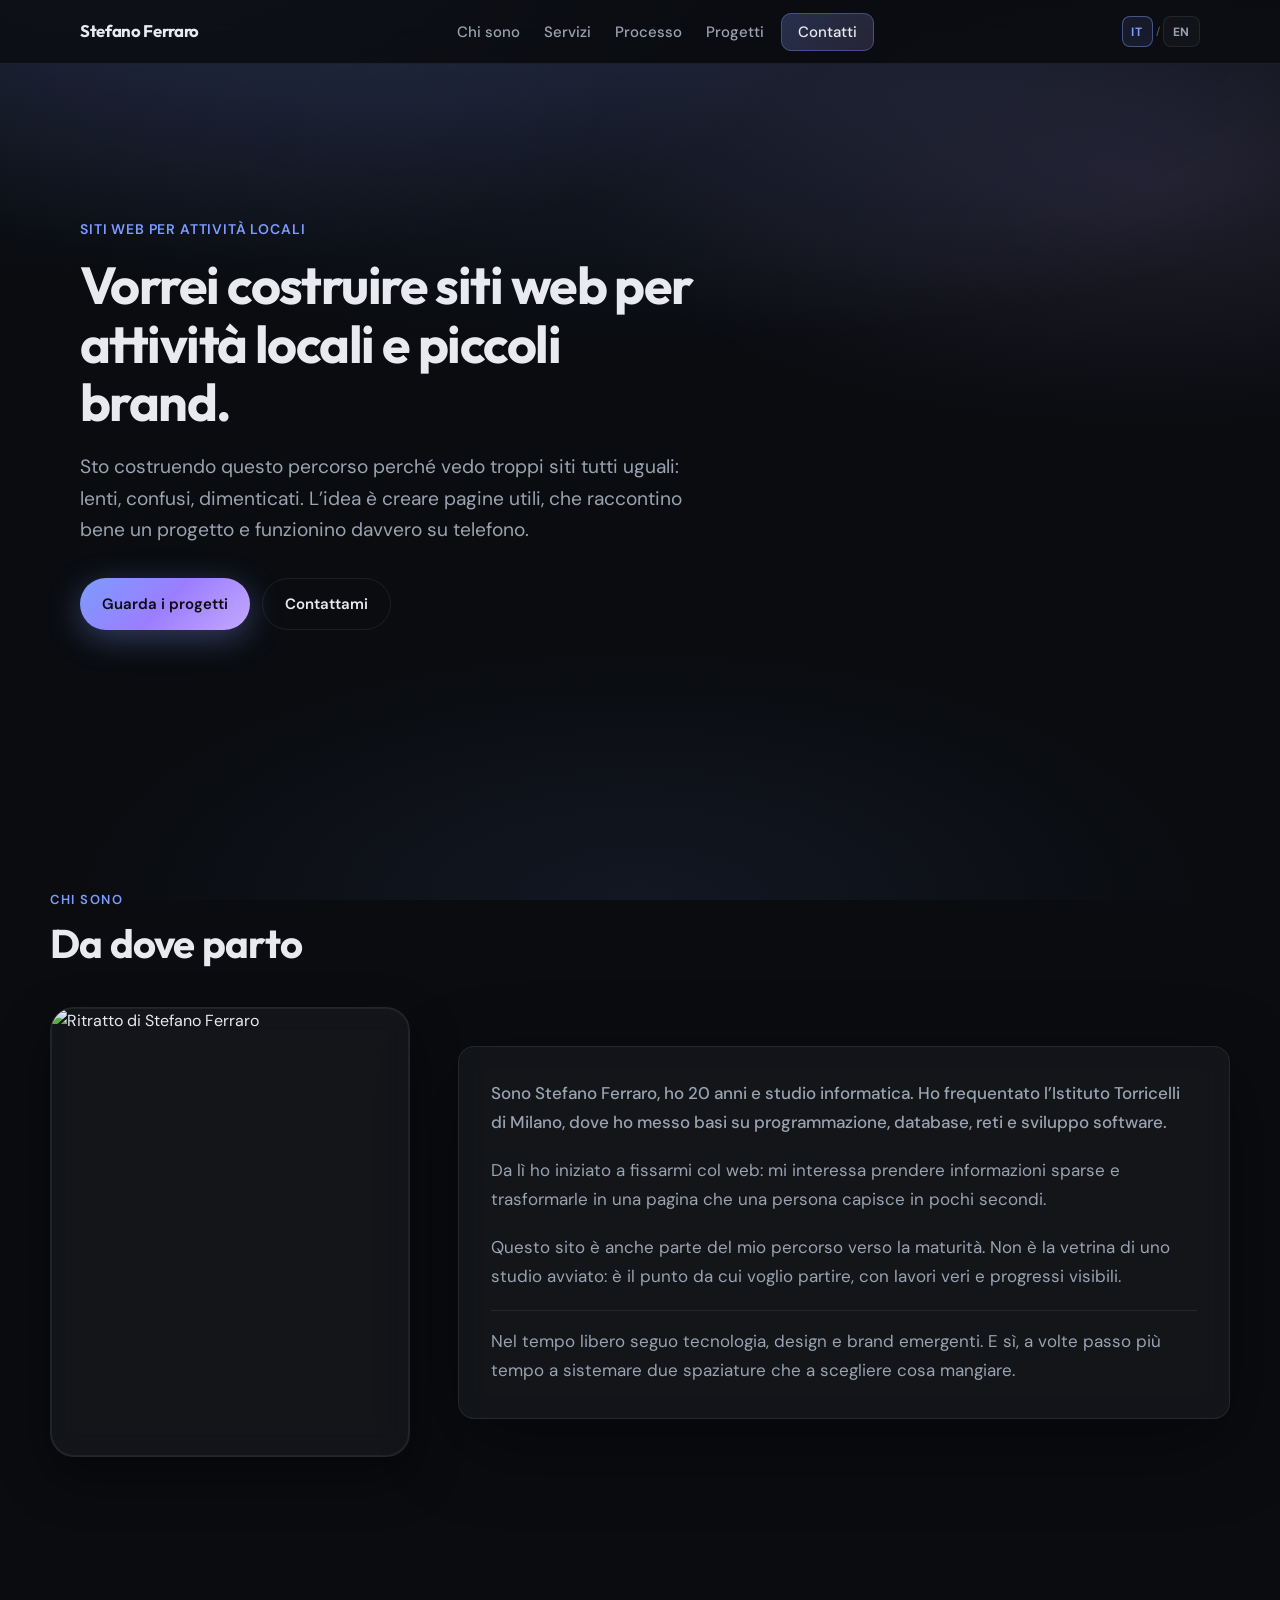
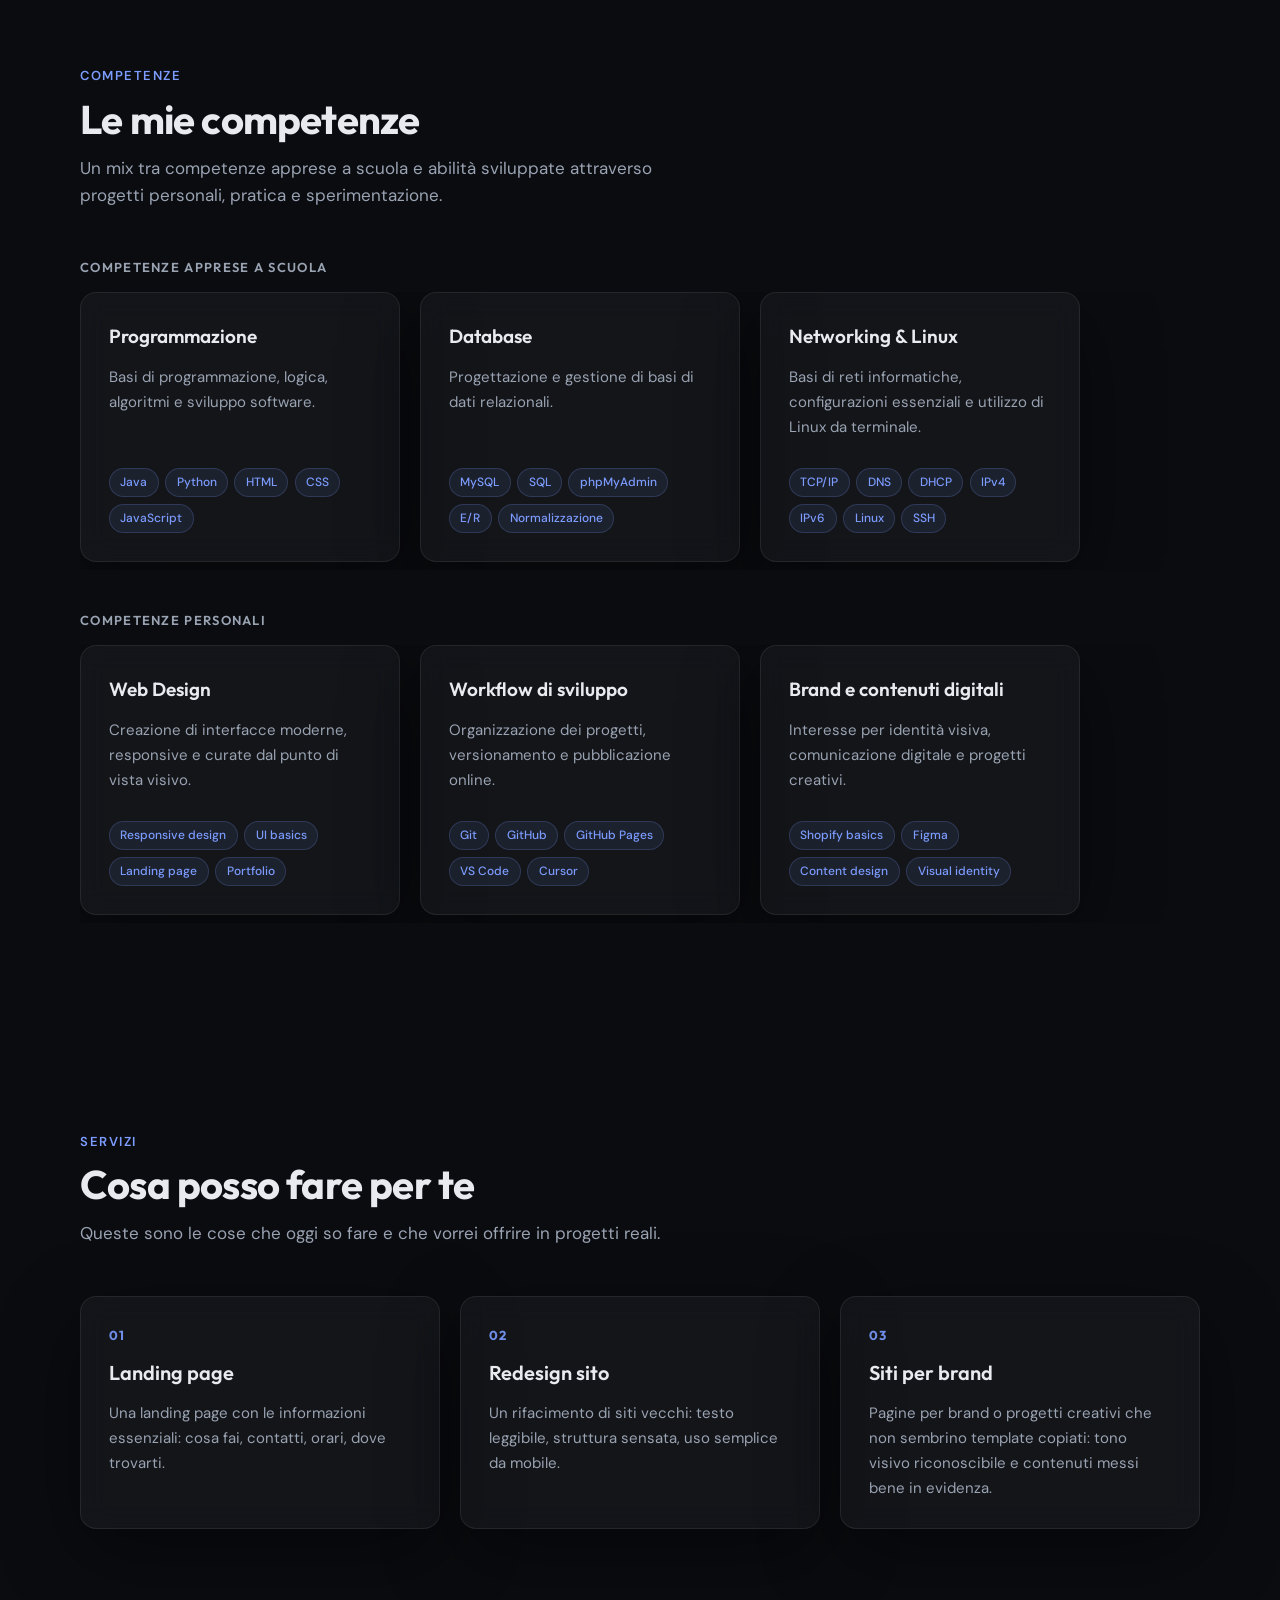
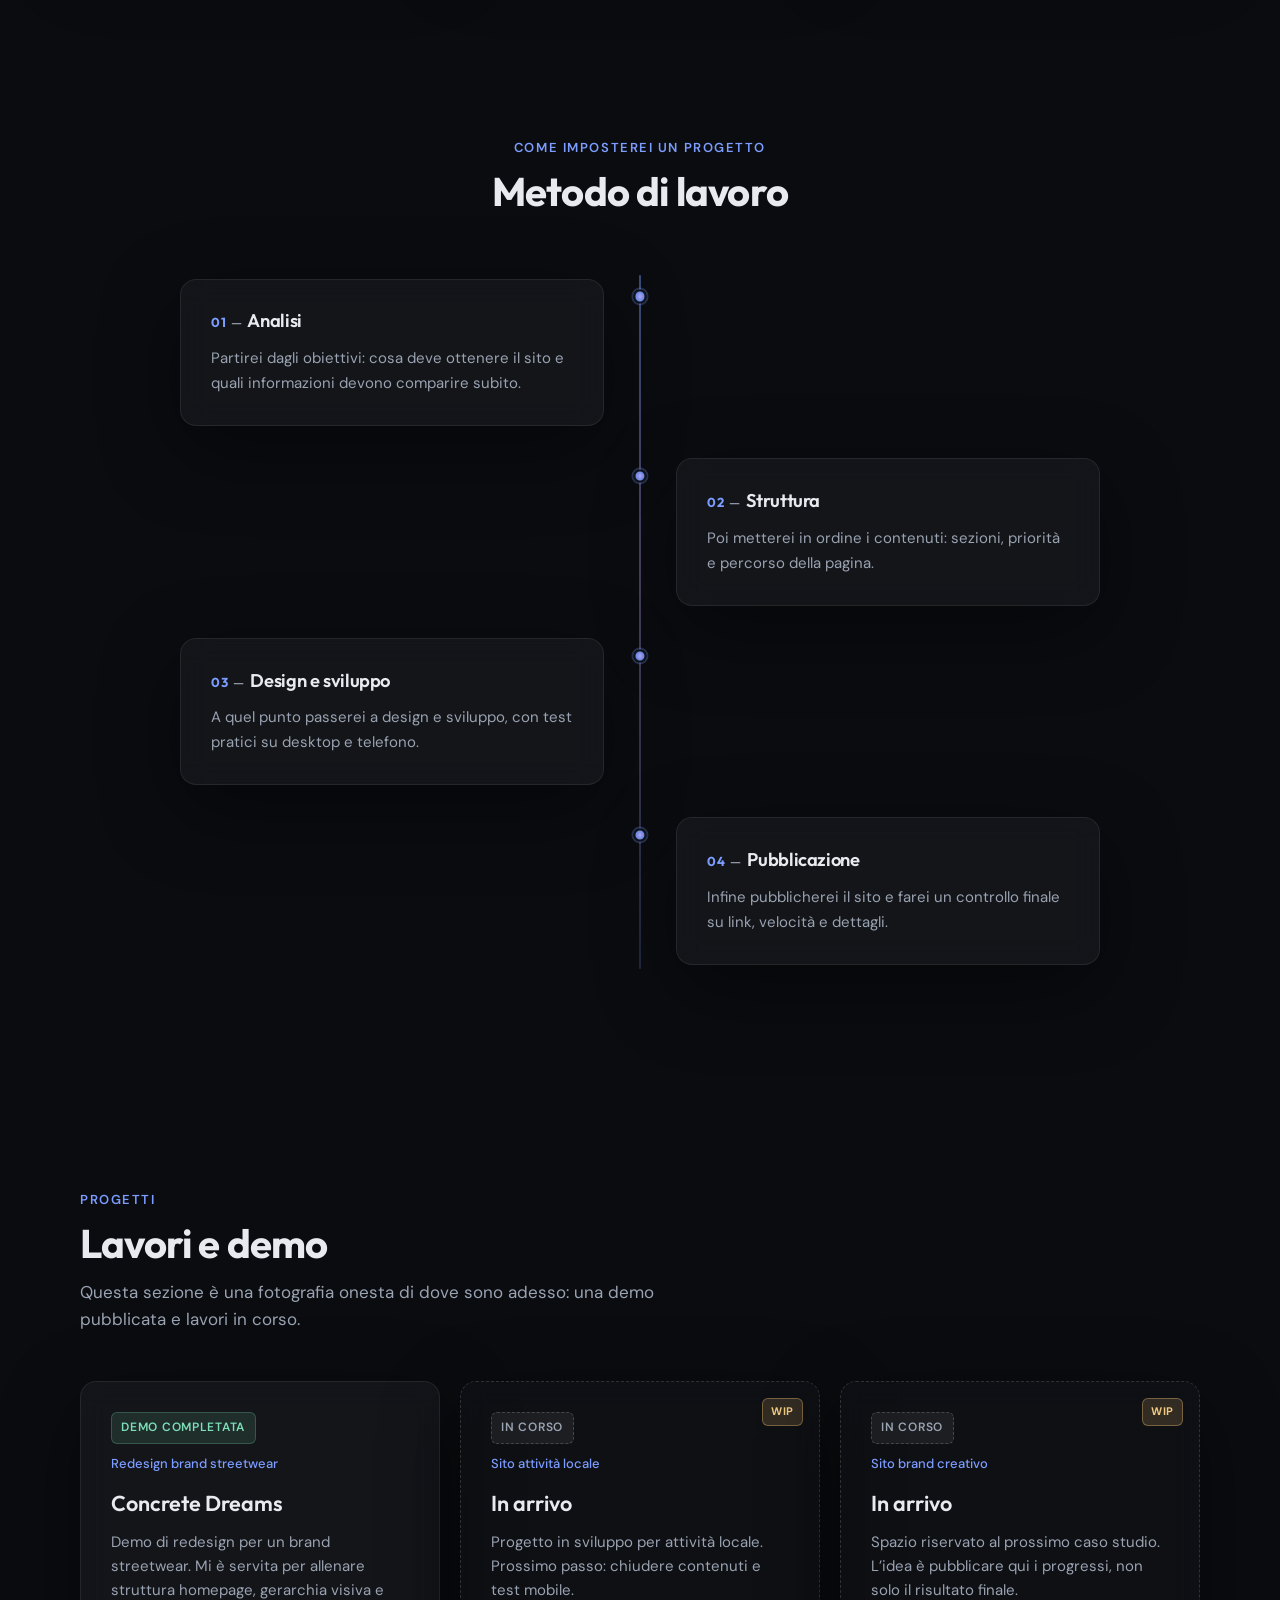
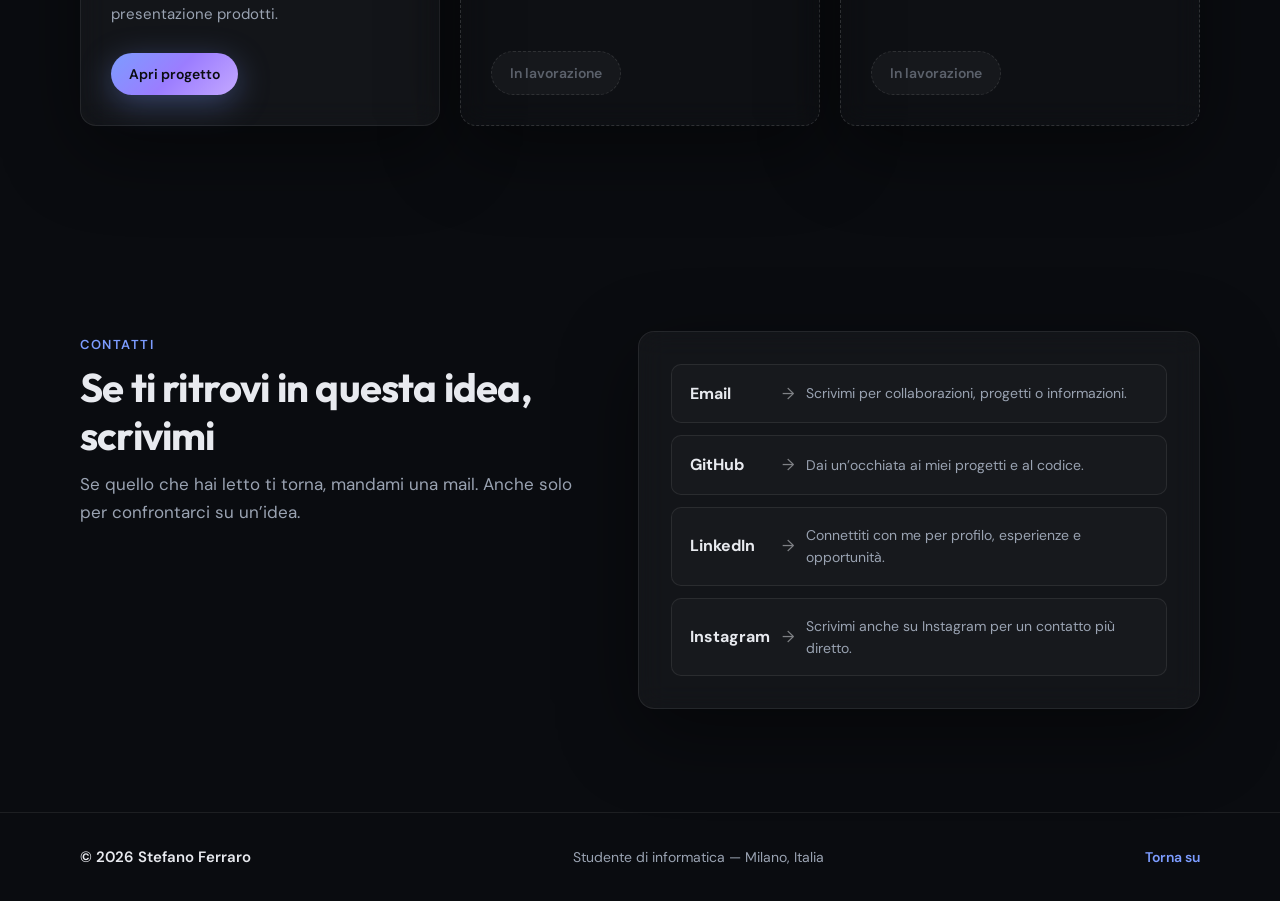
==== commit 101c0ecc: "Added skills section and linkedin card" ====
--- a/esame/index.html
+++ b/esame/index.html
@@ -128,6 +128,94 @@
         </div>
       </section>
 
+      <section class="section skills" id="skills" aria-labelledby="skills-title">
+        <div class="container">
+          <div class="section__head reveal" data-reveal>
+            <span class="section__label" data-i18n="skills.label">Competenze</span>
+            <h2 id="skills-title" class="section__title" data-i18n="skills.title">Le mie competenze</h2>
+            <p class="section__lead" data-i18n="skills.subtitle">Un mix tra competenze apprese a scuola e abilità sviluppate attraverso progetti personali, pratica e sperimentazione.</p>
+          </div>
+
+          <div class="skills__group reveal" data-reveal>
+            <h3 class="skills__group-title" data-i18n="skills.school.title">Competenze apprese a scuola</h3>
+            <div class="skills__row" tabindex="0" data-i18n-aria-label="skills.school.aria">
+              <article class="glass-card skill-card">
+                <h4 class="skill-card__title" data-i18n="skills.s1.title">Programmazione</h4>
+                <p class="skill-card__desc" data-i18n="skills.s1.desc">Basi di programmazione, logica, algoritmi e sviluppo software.</p>
+                <ul class="skill-card__badges" aria-label="tecnologie">
+                  <li class="skill-badge">Java</li>
+                  <li class="skill-badge">Python</li>
+                  <li class="skill-badge">HTML</li>
+                  <li class="skill-badge">CSS</li>
+                  <li class="skill-badge">JavaScript</li>
+                </ul>
+              </article>
+              <article class="glass-card skill-card">
+                <h4 class="skill-card__title" data-i18n="skills.s2.title">Database</h4>
+                <p class="skill-card__desc" data-i18n="skills.s2.desc">Progettazione e gestione di basi di dati relazionali.</p>
+                <ul class="skill-card__badges" aria-label="tecnologie">
+                  <li class="skill-badge">MySQL</li>
+                  <li class="skill-badge">SQL</li>
+                  <li class="skill-badge">phpMyAdmin</li>
+                  <li class="skill-badge">E/R</li>
+                  <li class="skill-badge" data-i18n="skills.s2.badge.norm">Normalizzazione</li>
+                </ul>
+              </article>
+              <article class="glass-card skill-card">
+                <h4 class="skill-card__title" data-i18n="skills.s3.title">Networking &amp; Linux</h4>
+                <p class="skill-card__desc" data-i18n="skills.s3.desc">Basi di reti informatiche, configurazioni essenziali e utilizzo di Linux da terminale.</p>
+                <ul class="skill-card__badges" aria-label="tecnologie">
+                  <li class="skill-badge">TCP/IP</li>
+                  <li class="skill-badge">DNS</li>
+                  <li class="skill-badge">DHCP</li>
+                  <li class="skill-badge">IPv4</li>
+                  <li class="skill-badge">IPv6</li>
+                  <li class="skill-badge">Linux</li>
+                  <li class="skill-badge">SSH</li>
+                </ul>
+              </article>
+            </div>
+          </div>
+
+          <div class="skills__group reveal" data-reveal>
+            <h3 class="skills__group-title" data-i18n="skills.personal.title">Competenze personali</h3>
+            <div class="skills__row" tabindex="0" data-i18n-aria-label="skills.personal.aria">
+              <article class="glass-card skill-card">
+                <h4 class="skill-card__title" data-i18n="skills.p1.title">Web Design</h4>
+                <p class="skill-card__desc" data-i18n="skills.p1.desc">Creazione di interfacce moderne, responsive e curate dal punto di vista visivo.</p>
+                <ul class="skill-card__badges" aria-label="tecnologie">
+                  <li class="skill-badge">Responsive design</li>
+                  <li class="skill-badge">UI basics</li>
+                  <li class="skill-badge">Landing page</li>
+                  <li class="skill-badge">Portfolio</li>
+                </ul>
+              </article>
+              <article class="glass-card skill-card">
+                <h4 class="skill-card__title" data-i18n="skills.p2.title">Workflow di sviluppo</h4>
+                <p class="skill-card__desc" data-i18n="skills.p2.desc">Organizzazione dei progetti, versionamento e pubblicazione online.</p>
+                <ul class="skill-card__badges" aria-label="tecnologie">
+                  <li class="skill-badge">Git</li>
+                  <li class="skill-badge">GitHub</li>
+                  <li class="skill-badge">GitHub Pages</li>
+                  <li class="skill-badge">VS Code</li>
+                  <li class="skill-badge">Cursor</li>
+                </ul>
+              </article>
+              <article class="glass-card skill-card">
+                <h4 class="skill-card__title" data-i18n="skills.p3.title">Brand e contenuti digitali</h4>
+                <p class="skill-card__desc" data-i18n="skills.p3.desc">Interesse per identità visiva, comunicazione digitale e progetti creativi.</p>
+                <ul class="skill-card__badges" aria-label="tecnologie">
+                  <li class="skill-badge">Shopify basics</li>
+                  <li class="skill-badge">Figma</li>
+                  <li class="skill-badge">Content design</li>
+                  <li class="skill-badge">Visual identity</li>
+                </ul>
+              </article>
+            </div>
+          </div>
+        </div>
+      </section>
+
       <section class="section services" id="services" aria-labelledby="services-title">
         <div class="container">
           <div class="section__head reveal" data-reveal>
@@ -333,7 +421,7 @@
                 <a class="contact-btn contact-link" href="mailto:hello@stefanoferraro.it">
                   <span class="contact-btn__label contact-link-title">Email</span>
                   <span class="contact-btn__arrow contact-link-arrow" aria-hidden="true">→</span>
-                  <span class="contact-btn__hint contact-link-text">stefanoferraro17@icloud.com</span>
+                  <span class="contact-btn__hint contact-link-text" data-i18n="contact.email.hint">Scrivimi per collaborazioni, progetti o informazioni.</span>
                 </a>
                 <a
                   class="contact-btn contact-link"
@@ -346,7 +434,21 @@
                   <span
                     class="contact-btn__hint contact-link-text"
                     data-i18n="contact.github.hint"
-                    >Qui trovi codice, prove e progetti pubblicati.</span
+                    >Dai un'occhiata ai miei progetti e al codice.</span
+                  >
+                </a>
+                <a
+                  class="contact-btn contact-link"
+                  href="https://www.linkedin.com/in/stefano-ferraro/"
+                  target="_blank"
+                  rel="noopener noreferrer"
+                >
+                  <span class="contact-btn__label contact-link-title">LinkedIn</span>
+                  <span class="contact-btn__arrow contact-link-arrow" aria-hidden="true">→</span>
+                  <span
+                    class="contact-btn__hint contact-link-text"
+                    data-i18n="contact.linkedin.hint"
+                    >Connettiti con me per profilo, esperienze e opportunità.</span
                   >
                 </a>
                 <a
@@ -360,7 +462,7 @@
                   <span
                     class="contact-btn__hint contact-link-text"
                     data-i18n="contact.instagram.hint"
-                    >Se preferisci, ci sentiamo anche qui.</span
+                    >Scrivimi anche su Instagram per un contatto più diretto.</span
                   >
                 </a>
               </div>
--- a/esame/style.css
+++ b/esame/style.css
@@ -646,6 +646,113 @@
   border-top: 1px solid var(--glass-border);
 }
 
+/* Skills */
+
+.skills__group {
+  margin-bottom: clamp(1.75rem, 4vw, 2.5rem);
+}
+
+.skills__group:last-child {
+  margin-bottom: 0;
+}
+
+.skills__group-title {
+  font-family: var(--font-display);
+  font-size: 0.8125rem;
+  font-weight: 600;
+  letter-spacing: 0.1em;
+  text-transform: uppercase;
+  color: var(--text-muted);
+  margin: 0 0 0.875rem;
+}
+
+.skills__row {
+  display: flex;
+  gap: 1.25rem;
+  overflow-x: auto;
+  scroll-snap-type: x mandatory;
+  -webkit-overflow-scrolling: touch;
+  padding-bottom: 0.5rem;
+  scrollbar-width: thin;
+  scrollbar-color: rgba(124, 156, 255, 0.22) transparent;
+}
+
+.skills__row::-webkit-scrollbar {
+  height: 3px;
+}
+
+.skills__row::-webkit-scrollbar-track {
+  background: transparent;
+}
+
+.skills__row::-webkit-scrollbar-thumb {
+  background: rgba(124, 156, 255, 0.22);
+  border-radius: 2px;
+}
+
+.skill-card {
+  flex: 0 0 min(84vw, 290px);
+  scroll-snap-align: start;
+  padding: clamp(1.5rem, 3vw, 1.75rem);
+  min-height: 250px;
+  display: flex;
+  flex-direction: column;
+  gap: 0.875rem;
+}
+
+@media (min-width: 600px) {
+  .skill-card {
+    flex: 0 0 290px;
+  }
+}
+
+@media (min-width: 900px) {
+  .skill-card {
+    flex: 0 0 320px;
+    min-height: 270px;
+  }
+}
+
+.skill-card:hover {
+  transform: translateY(-3px);
+  border-color: rgba(124, 156, 255, 0.22);
+}
+
+.skill-card__title {
+  font-family: var(--font-display);
+  font-size: 1.1875rem;
+  font-weight: 600;
+  margin: 0;
+}
+
+.skill-card__desc {
+  margin: 0;
+  color: var(--text-muted);
+  font-size: 0.9375rem;
+  line-height: 1.65;
+  flex-grow: 1;
+}
+
+.skill-card__badges {
+  list-style: none;
+  margin: 0;
+  padding: 0;
+  display: flex;
+  flex-wrap: wrap;
+  gap: 0.4rem;
+}
+
+.skill-badge {
+  font-size: 0.75rem;
+  font-weight: 500;
+  padding: 0.25rem 0.65rem;
+  border-radius: 999px;
+  background: rgba(124, 156, 255, 0.09);
+  border: 1px solid rgba(124, 156, 255, 0.2);
+  color: var(--accent);
+  white-space: nowrap;
+}
+
 /* Services */
 
 .services__grid {
@@ -1167,7 +1274,8 @@
   .btn:hover,
   .glass-card:hover,
   .contact-btn:hover,
-  .process-card:hover {
+  .process-card:hover,
+  .skill-card:hover {
     transform: none;
   }
 
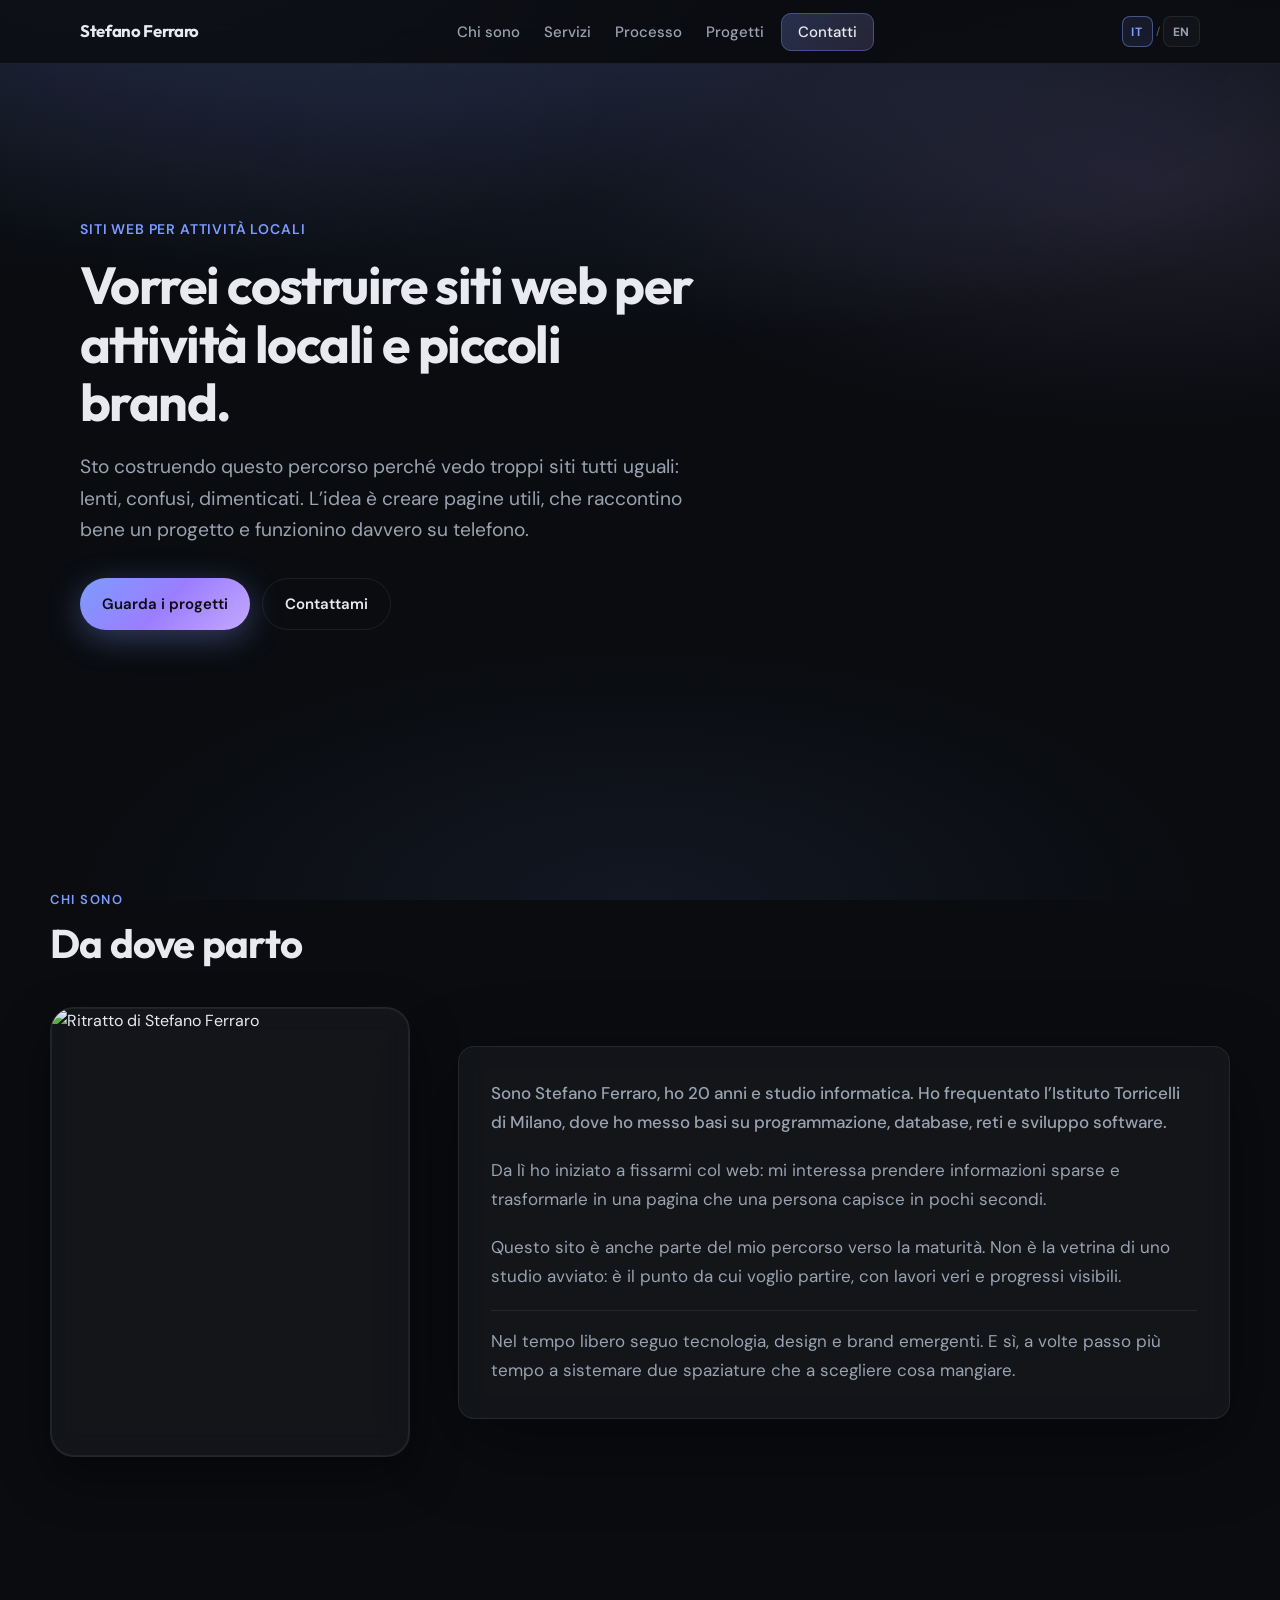
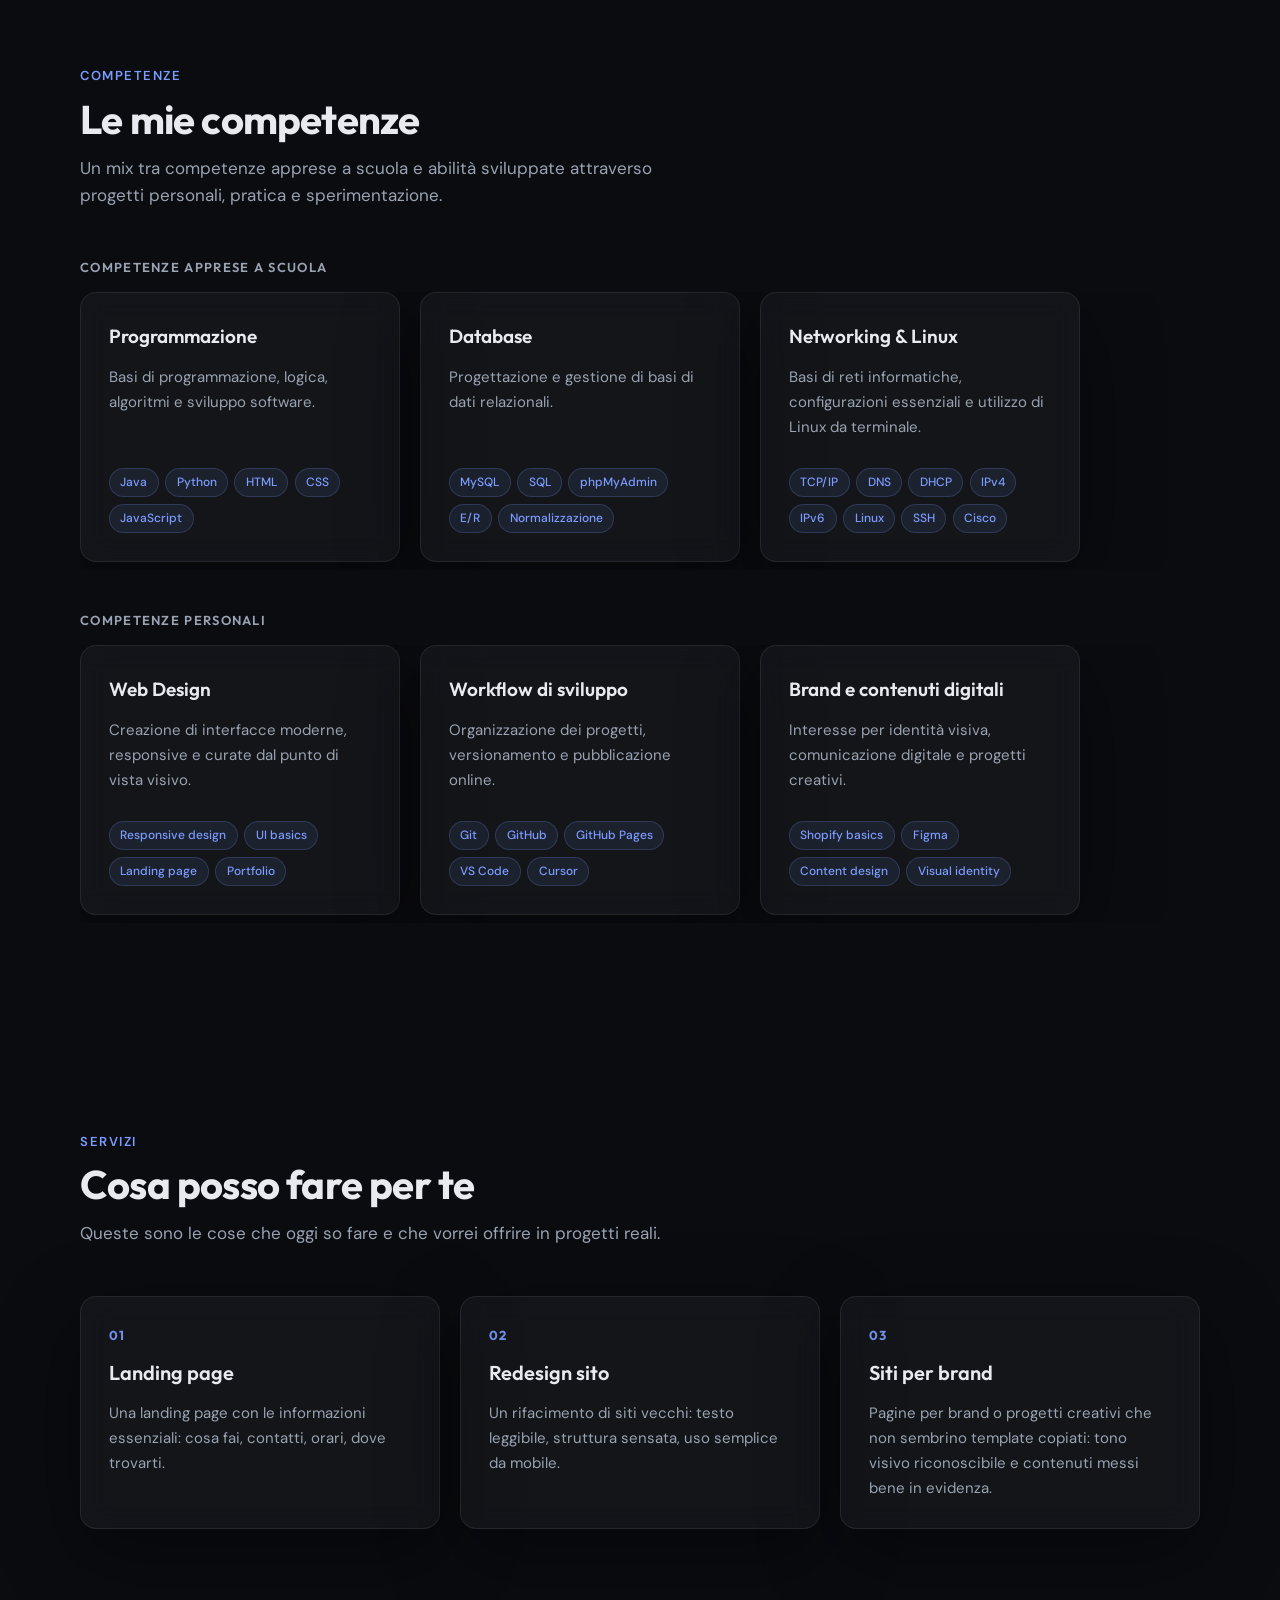
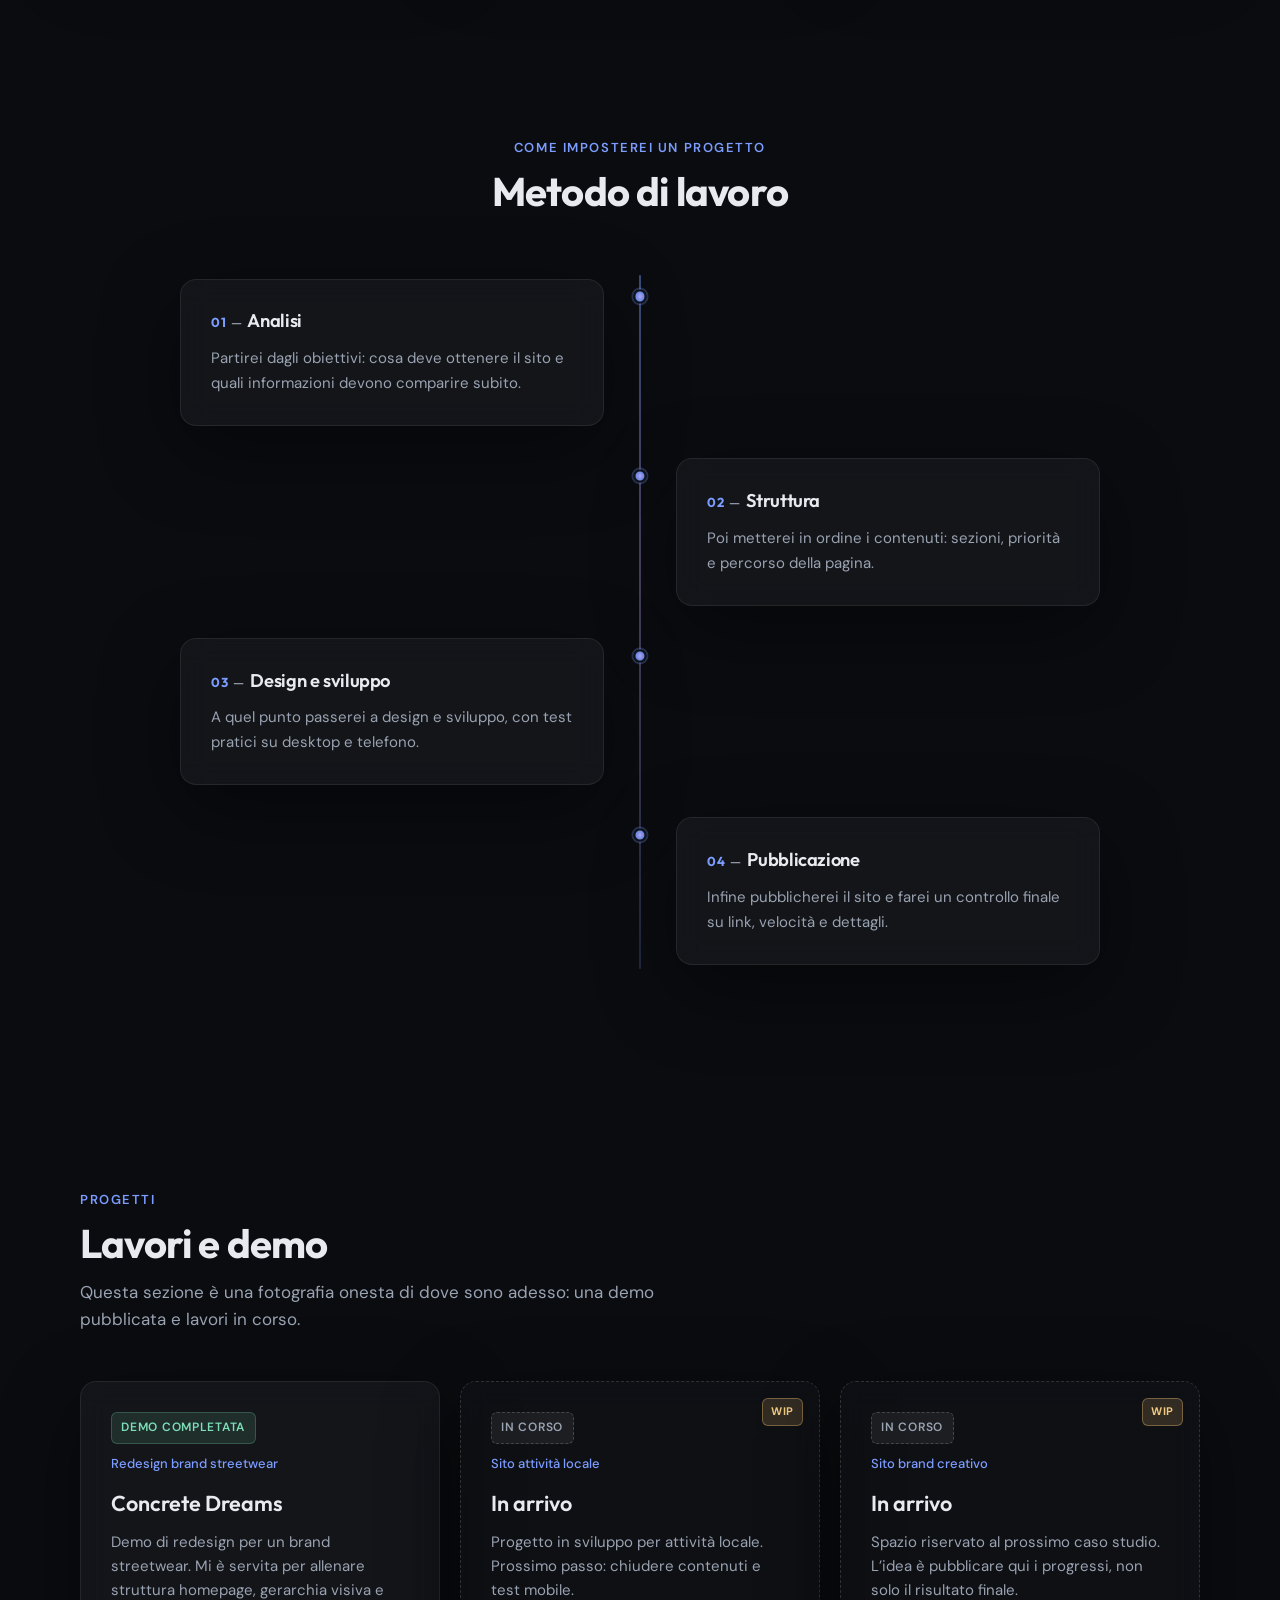
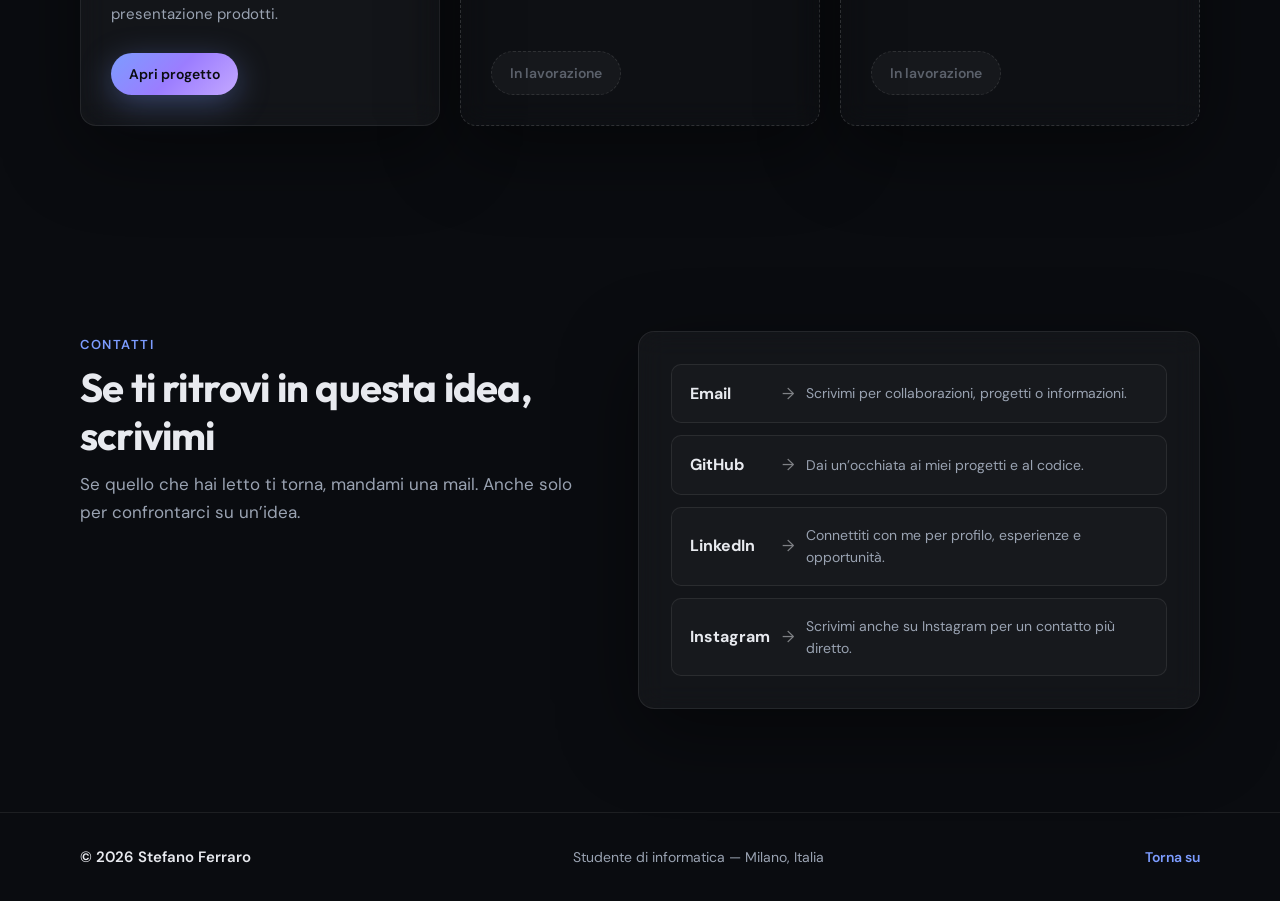
==== commit 41777505: "Added hover effects and animations" ====
--- a/esame/index.html
+++ b/esame/index.html
@@ -172,6 +172,7 @@
                   <li class="skill-badge">IPv6</li>
                   <li class="skill-badge">Linux</li>
                   <li class="skill-badge">SSH</li>
+                  <li class="skill-badge">Cisco</li>
                 </ul>
               </article>
             </div>
--- a/esame/style.css
+++ b/esame/style.css
@@ -751,6 +751,15 @@
   border: 1px solid rgba(124, 156, 255, 0.2);
   color: var(--accent);
   white-space: nowrap;
+  transition: transform 0.22s ease, border-color 0.22s ease, background 0.22s ease, box-shadow 0.22s ease, color 0.22s ease;
+}
+
+.skill-badge:hover {
+  transform: translateY(-2px);
+  border-color: rgba(124, 156, 255, 0.55);
+  background: linear-gradient(135deg, rgba(124, 156, 255, 0.18), rgba(155, 124, 255, 0.16));
+  box-shadow: 0 0 18px rgba(124, 156, 255, 0.18);
+  color: #f5f7fa;
 }
 
 /* Services */
@@ -1275,8 +1284,13 @@
   .glass-card:hover,
   .contact-btn:hover,
   .process-card:hover,
-  .skill-card:hover {
+  .skill-card:hover,
+  .skill-badge:hover {
     transform: none;
   }
 
-}
+  .skill-badge {
+    transition: none;
+  }
+
+}
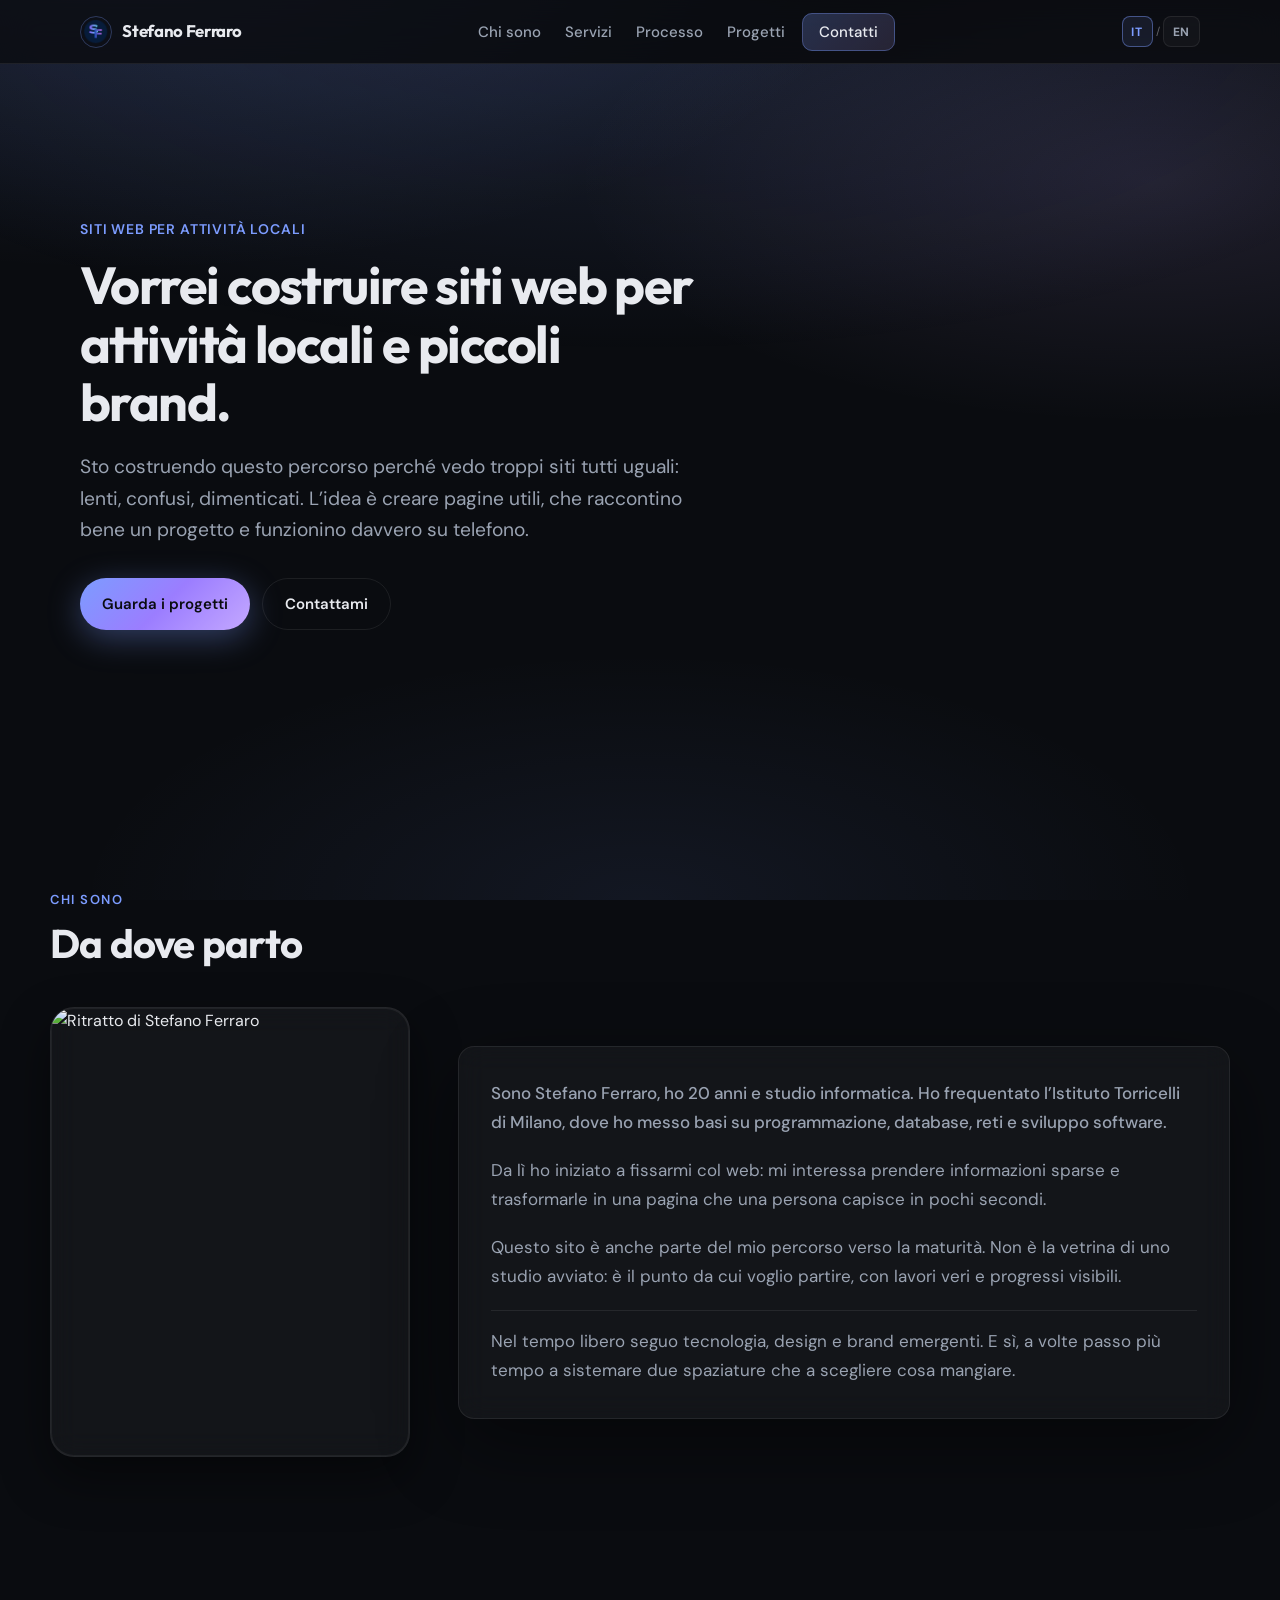
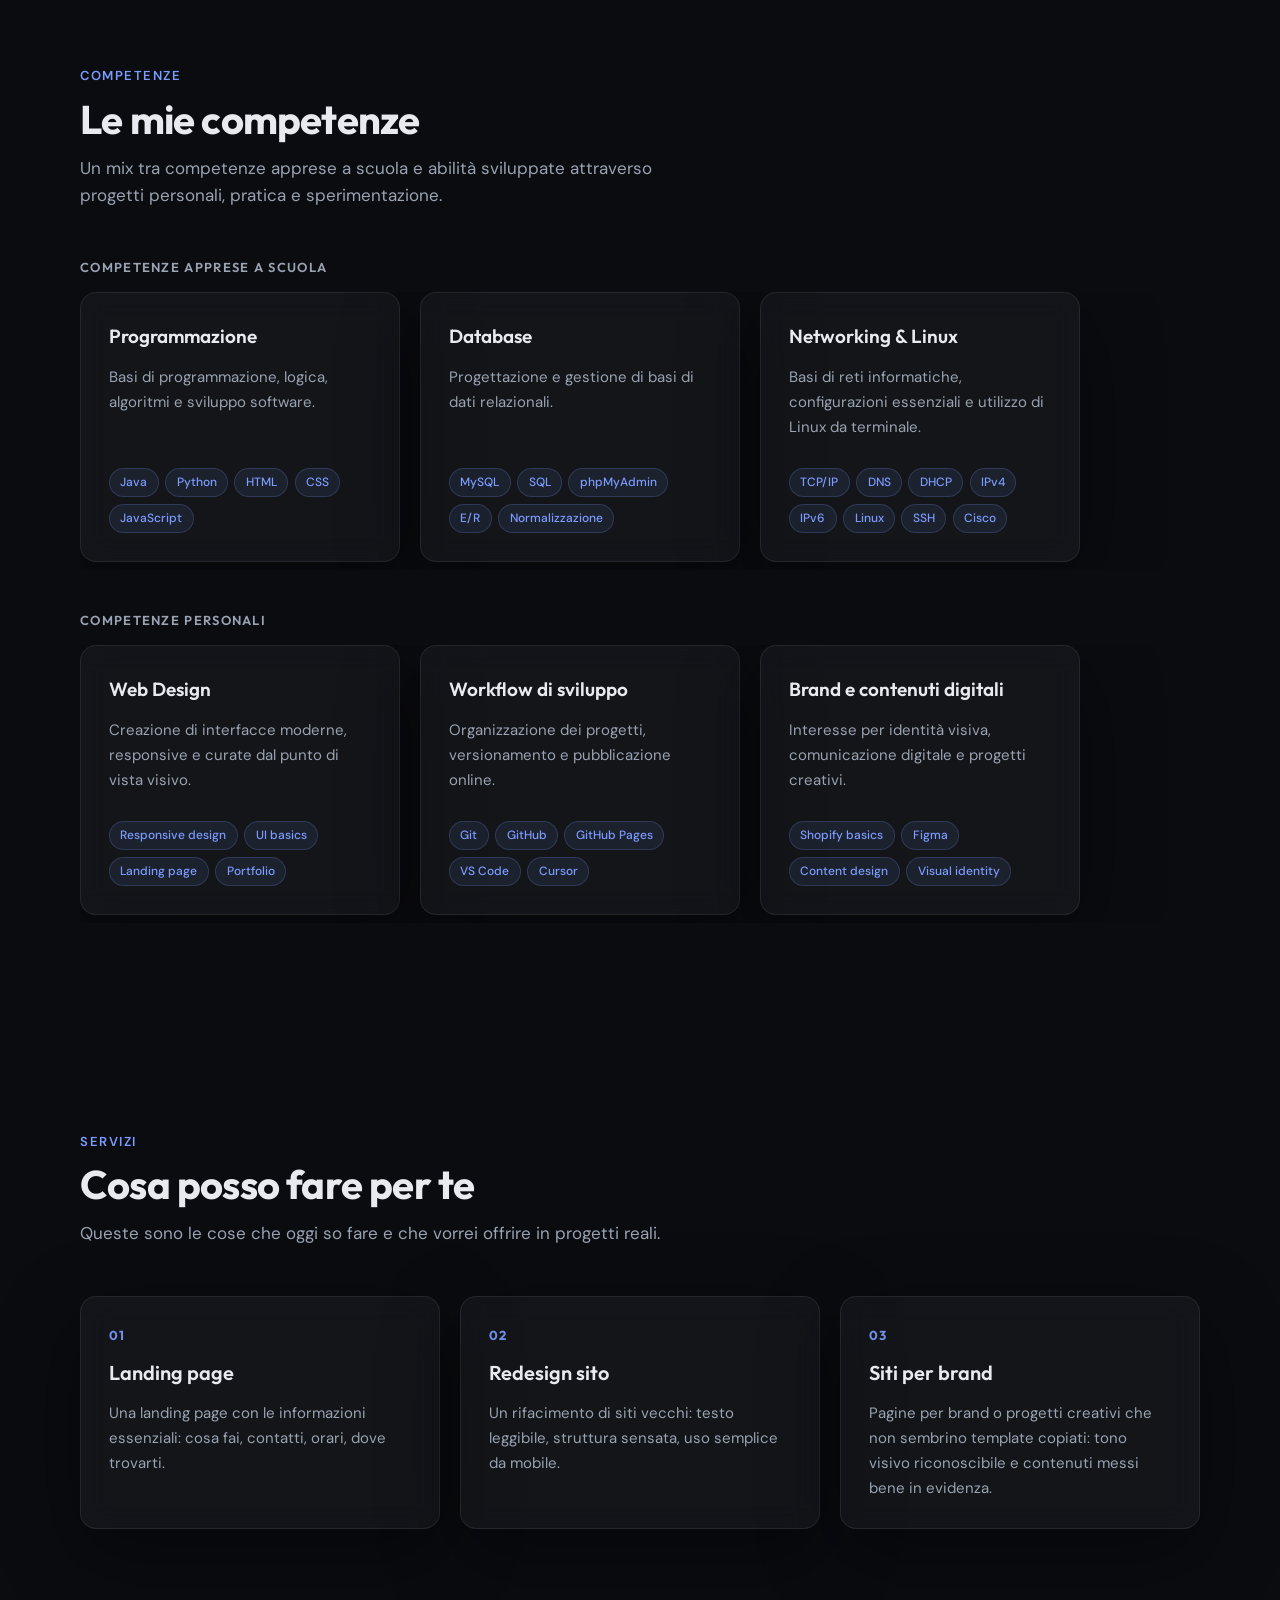
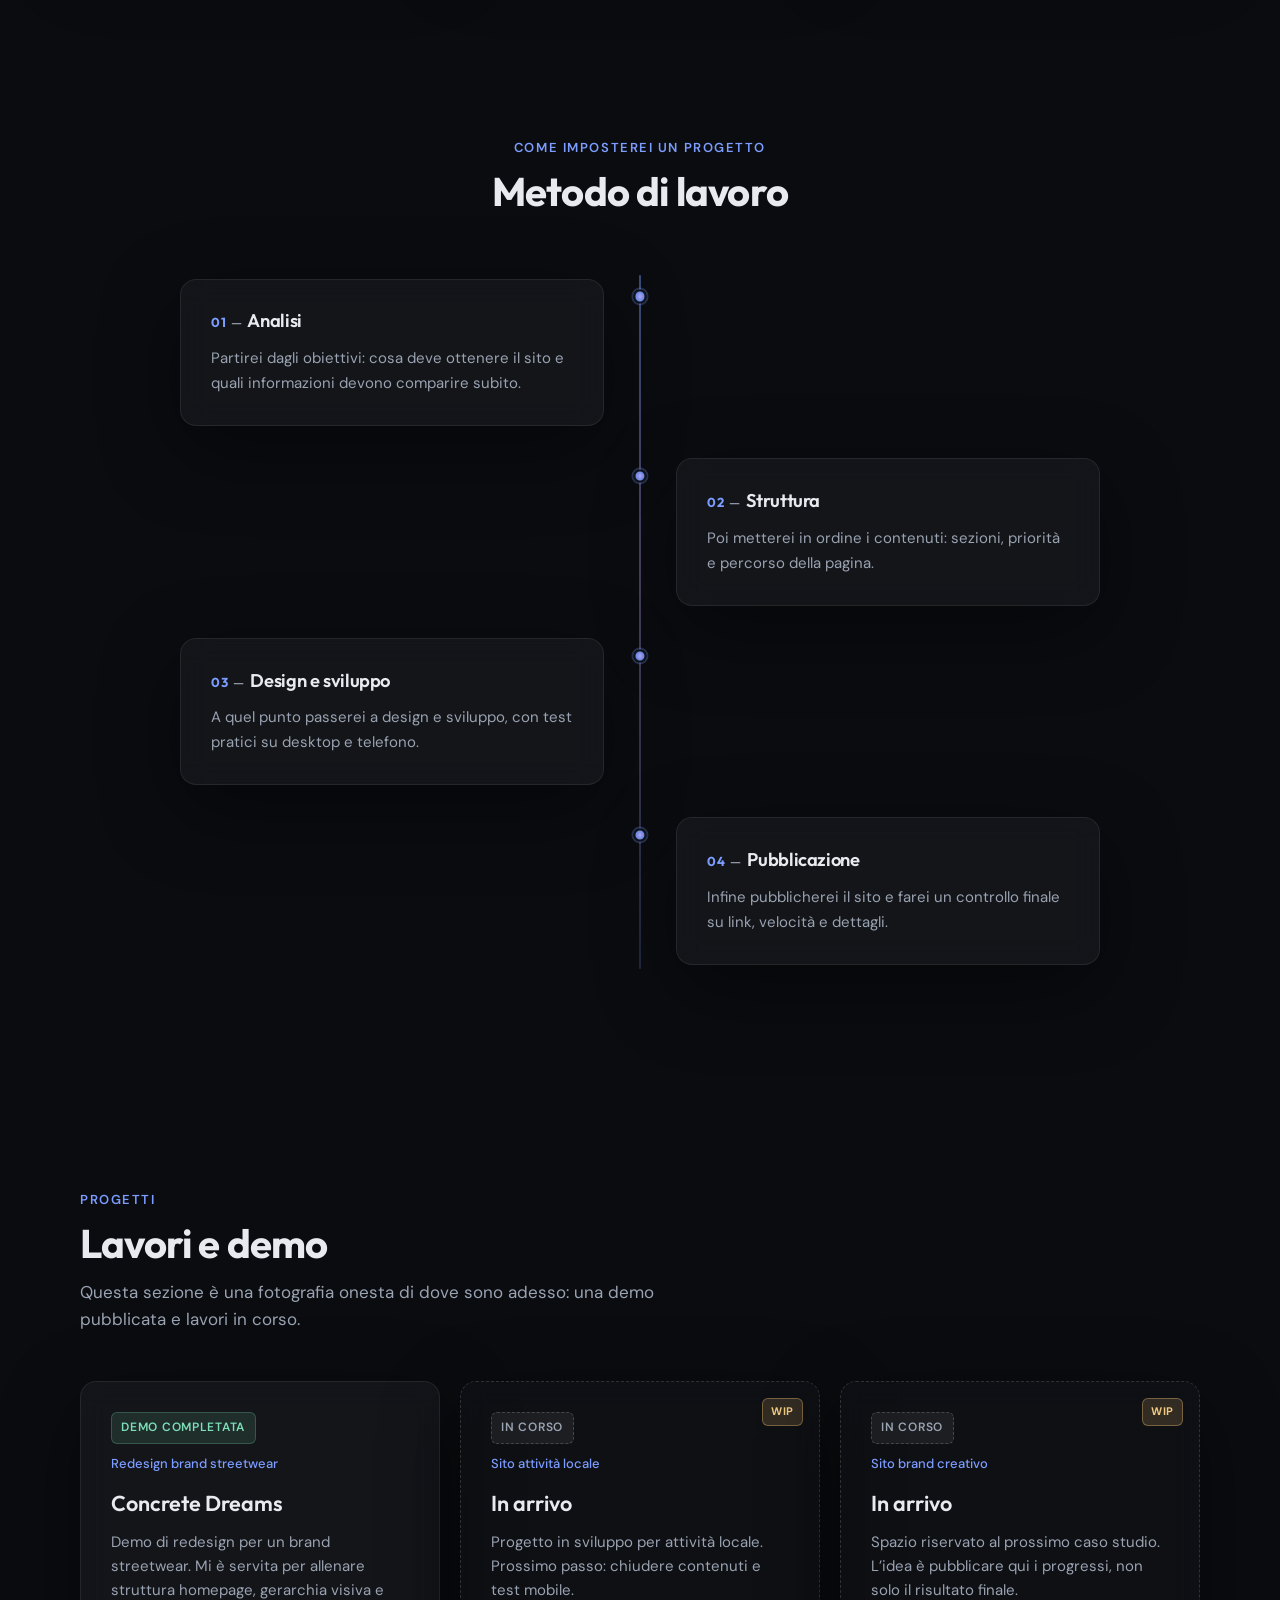
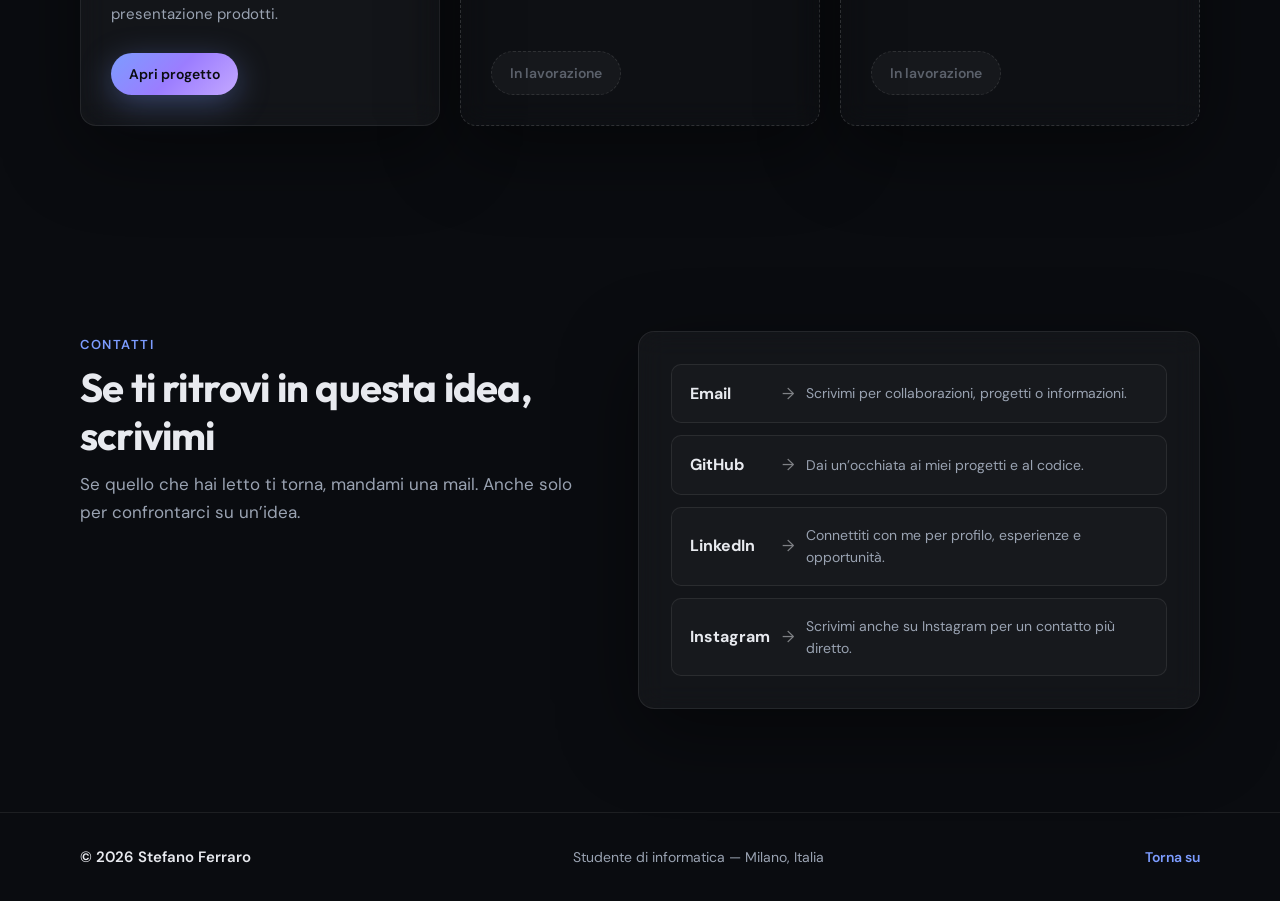
==== commit d5a87411: "Added logo and favicon to index.html and esame/index.html" ====
--- a/esame/index.html
+++ b/esame/index.html
@@ -15,6 +15,7 @@
       rel="stylesheet"
     />
     <link rel="stylesheet" href="style.css" />
+    <link rel="icon" type="image/png" href="../assets/favicon.png" />
   </head>
   <body>
     <a class="skip-link" href="#main" data-i18n="skip.content">Vai al contenuto</a>
@@ -23,7 +24,10 @@
 
     <header class="site-header">
       <nav class="nav" data-i18n-aria-label="nav.main">
-        <a class="nav__logo" href="#top">Stefano Ferraro</a>
+        <a class="nav__logo" href="#top">
+          <img src="../assets/favicon.png" alt="SF logo" class="nav__logo-img" />
+          <span>Stefano Ferraro</span>
+        </a>
         <ul class="nav__menu" id="nav-menu">
           <li><a class="nav__link" href="#about" data-i18n="nav.about">Chi sono</a></li>
           <li><a class="nav__link" href="#services" data-i18n="nav.services">Servizi</a></li>
@@ -475,7 +479,7 @@
 
     <footer class="footer">
       <div class="container footer__inner">
-        <p class="footer__brand">© <span id="year"></span> Stefano Ferraro</p>
+<p class="footer__brand">© <span id="year"></span> Stefano Ferraro</p>
         <p class="footer__tag" data-i18n="footer.tag">Studente di informatica — Milano, Italia</p>
         <a class="footer__top" href="#top" data-i18n="footer.top">Torna su</a>
       </div>
--- a/esame/style.css
+++ b/esame/style.css
@@ -230,6 +230,19 @@
   font-size: 1.05rem;
   letter-spacing: -0.02em;
   transition: color 0.2s var(--ease-out);
+  display: inline-flex;
+  align-items: center;
+  gap: 0.65rem;
+}
+
+.nav__logo-img {
+  width: 32px;
+  height: 32px;
+  border-radius: 50%;
+  object-fit: cover;
+  display: block;
+  border: 1px solid rgba(124, 156, 255, 0.3);
+  flex-shrink: 0;
 }
 
 .nav__logo:hover {
@@ -1225,6 +1238,7 @@
     line-height: 1.4;
     max-width: 20rem;
   }
+
 }
 
 @media (min-width: 640px) {
